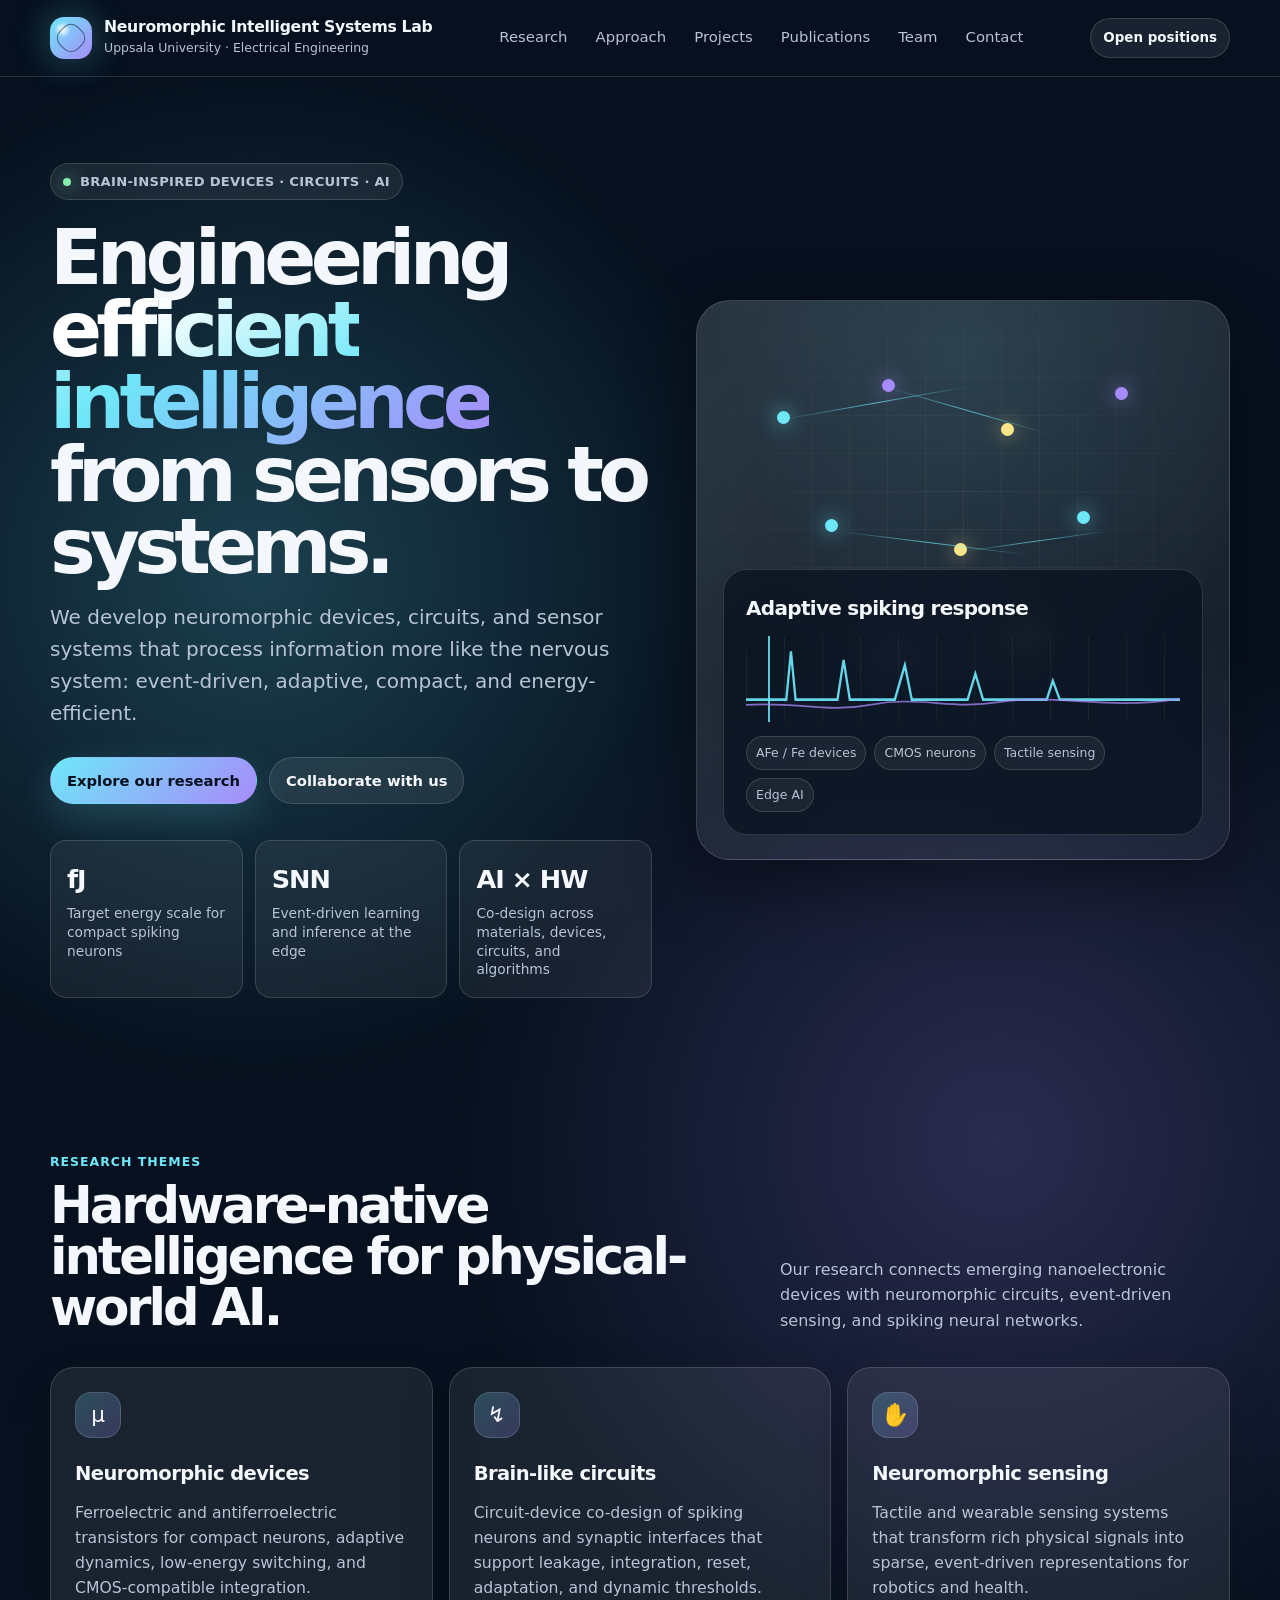
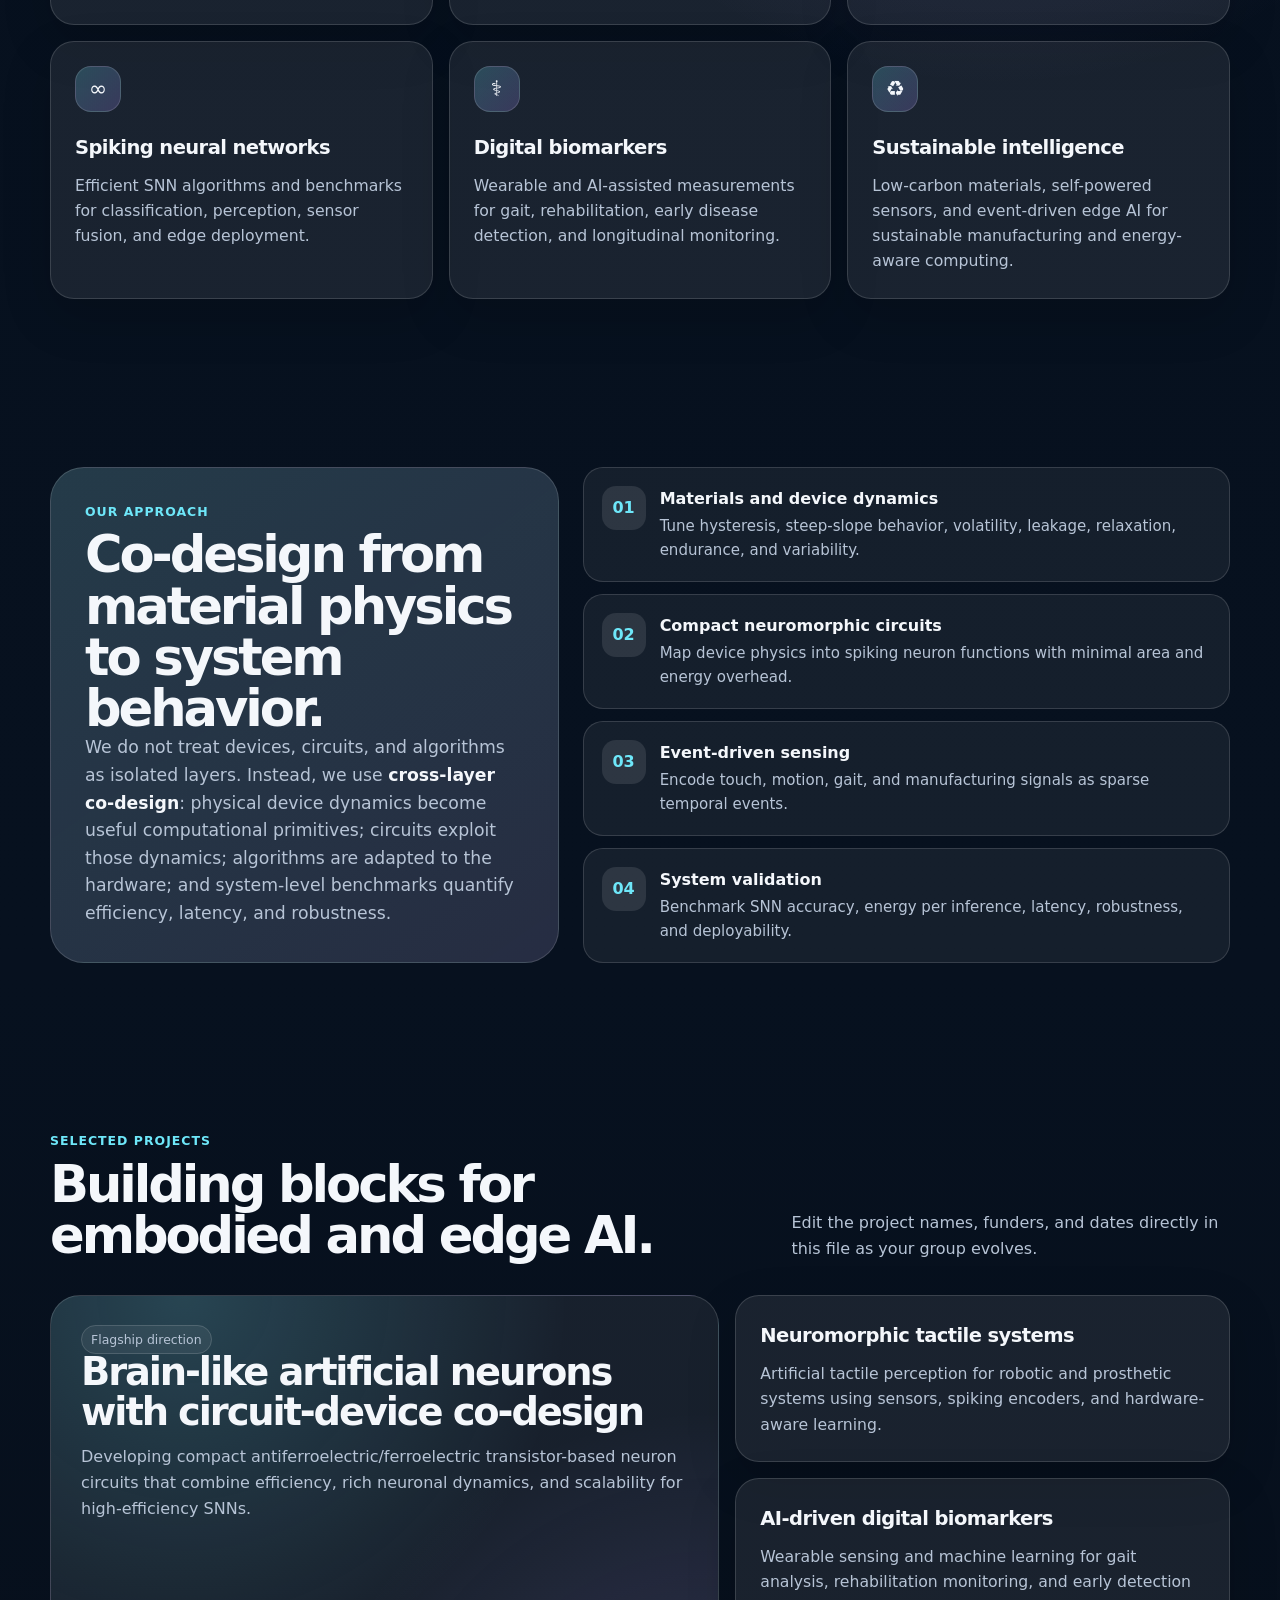
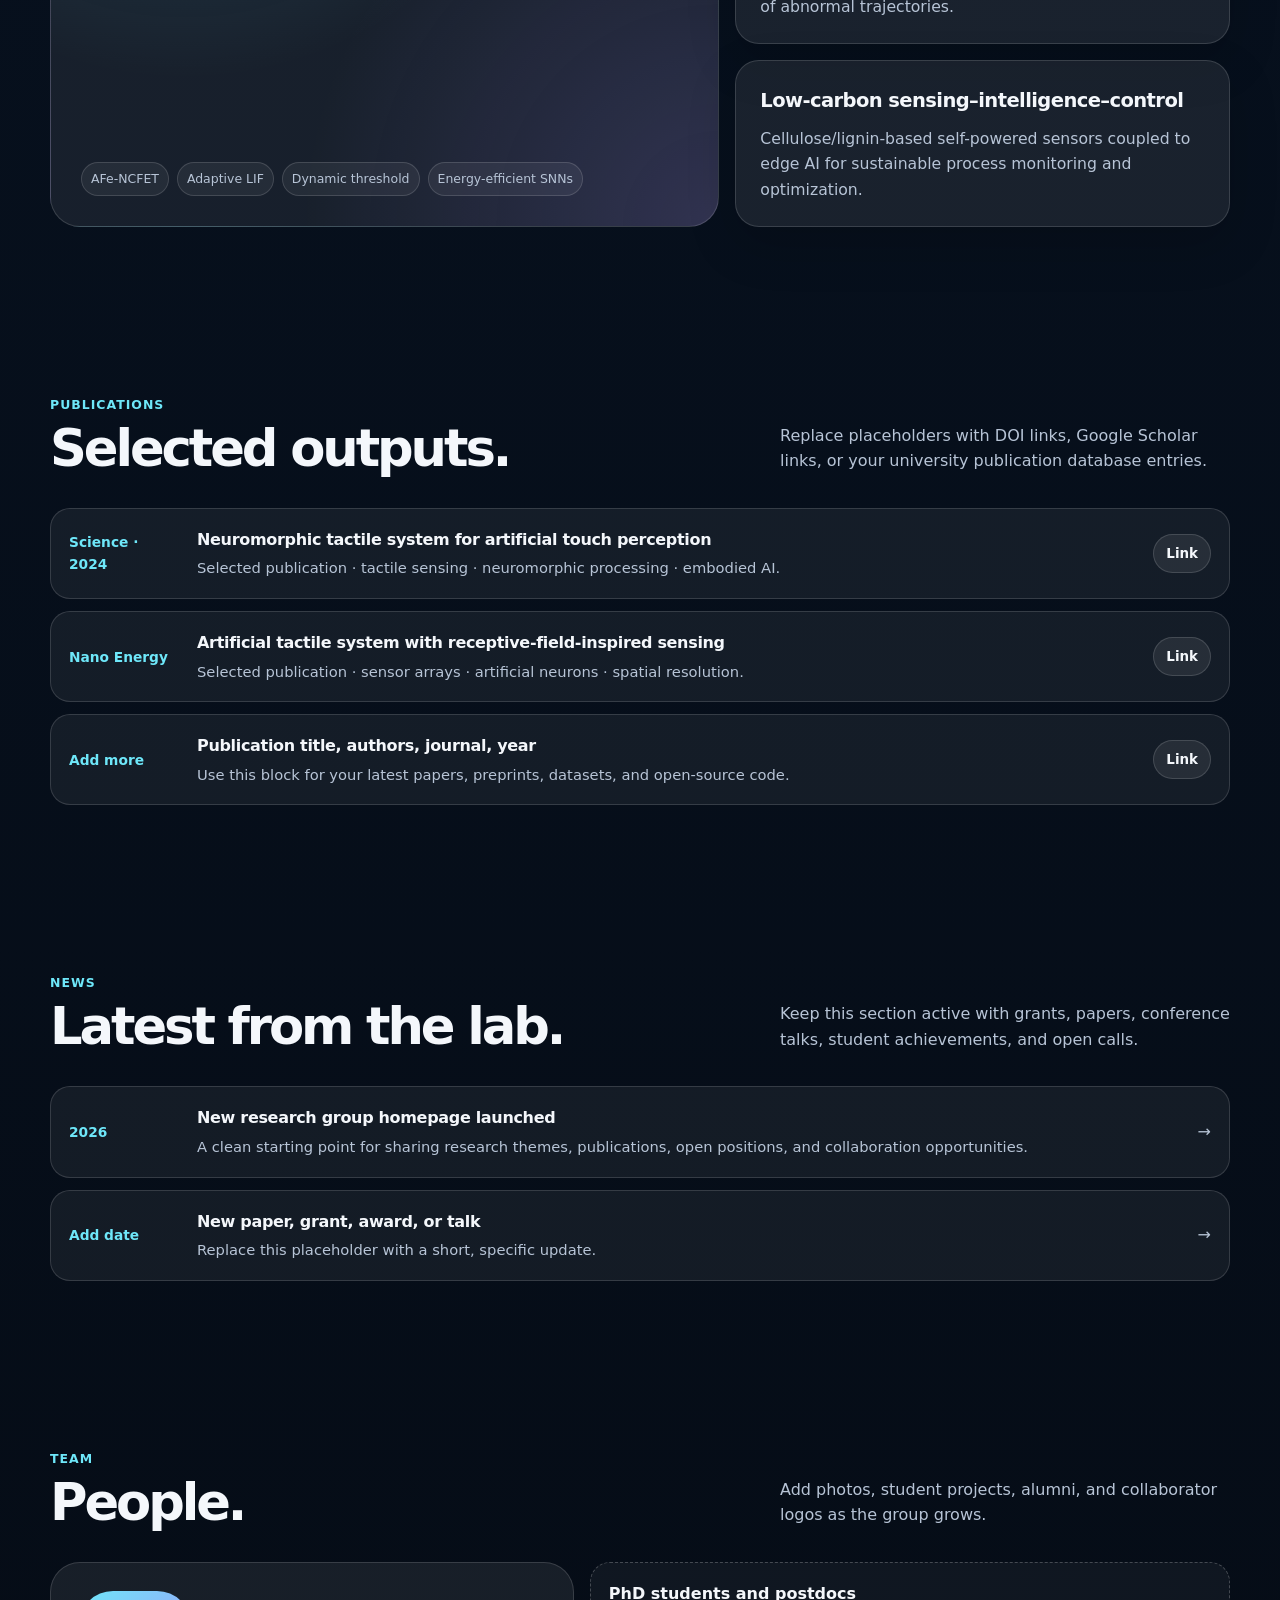
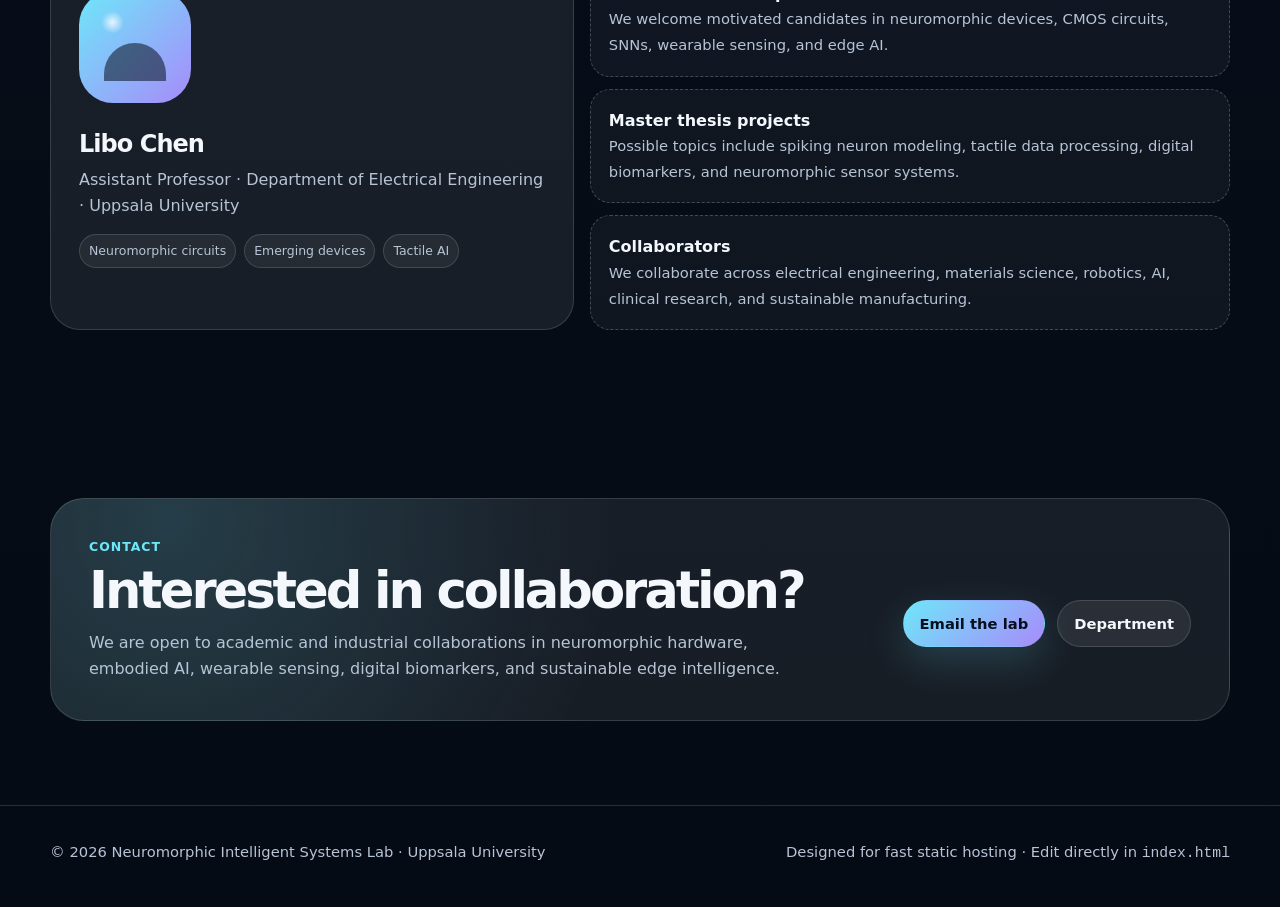
==== index.html @ d5cac636 "Add files via upload" ====
<!DOCTYPE html>
<html lang="en">
<head>
  <meta charset="utf-8" />
  <meta name="viewport" content="width=device-width, initial-scale=1" />
  <meta name="description" content="Neuromorphic Intelligent Systems Lab at Uppsala University: brain-inspired devices, circuits, sensors, and edge AI." />
  <title>Neuromorphic Intelligent Systems Lab | Uppsala University</title>
  <style>
    :root {
      --bg: #07111f;
      --bg-soft: #0d1b2e;
      --panel: rgba(255,255,255,0.078);
      --panel-strong: rgba(255,255,255,0.12);
      --text: #f4f7fb;
      --muted: #b7c4d6;
      --line: rgba(255,255,255,0.14);
      --accent: #6ee7f9;
      --accent-2: #a78bfa;
      --accent-3: #7dd3fc;
      --success: #86efac;
      --warning: #fde68a;
      --shadow: 0 24px 70px rgba(0,0,0,0.38);
      --max: 1180px;
      --radius: 24px;
      --radius-sm: 16px;
      --font: Inter, ui-sans-serif, system-ui, -apple-system, BlinkMacSystemFont, "Segoe UI", sans-serif;
    }

    * { box-sizing: border-box; }
    html { scroll-behavior: smooth; }
    body {
      margin: 0;
      font-family: var(--font);
      background:
        radial-gradient(circle at 20% 10%, rgba(103, 232, 249, 0.22), transparent 32rem),
        radial-gradient(circle at 78% 20%, rgba(167, 139, 250, 0.22), transparent 34rem),
        linear-gradient(180deg, #06101e 0%, #07111f 45%, #050b14 100%);
      color: var(--text);
      line-height: 1.6;
    }

    a { color: inherit; text-decoration: none; }
    img { max-width: 100%; display: block; }

    .container {
      width: min(calc(100% - 40px), var(--max));
      margin: 0 auto;
    }

    .skip {
      position: absolute;
      left: -999px;
      top: 16px;
      padding: 10px 14px;
      background: white;
      color: #07111f;
      border-radius: 10px;
      z-index: 999;
    }
    .skip:focus { left: 16px; }

    header {
      position: sticky;
      top: 0;
      z-index: 50;
      backdrop-filter: blur(18px);
      background: rgba(7, 17, 31, 0.78);
      border-bottom: 1px solid var(--line);
    }

    .nav {
      min-height: 76px;
      display: flex;
      align-items: center;
      justify-content: space-between;
      gap: 24px;
    }

    .brand {
      display: flex;
      align-items: center;
      gap: 12px;
      min-width: 250px;
    }

    .brand-mark {
      width: 42px;
      height: 42px;
      border-radius: 14px;
      background:
        radial-gradient(circle at 30% 30%, white, transparent 20%),
        linear-gradient(135deg, var(--accent), var(--accent-2));
      box-shadow: 0 0 36px rgba(110,231,249,0.35);
      position: relative;
      overflow: hidden;
    }
    .brand-mark::after {
      content: "";
      position: absolute;
      inset: 8px;
      border: 1.5px solid rgba(7,17,31,0.55);
      border-radius: 10px;
      transform: rotate(45deg);
    }

    .brand-text strong {
      display: block;
      font-size: 0.98rem;
      letter-spacing: -0.02em;
      line-height: 1.1;
    }
    .brand-text span {
      display: block;
      color: var(--muted);
      font-size: 0.78rem;
      margin-top: 3px;
    }

    .menu {
      display: flex;
      align-items: center;
      gap: 4px;
      color: var(--muted);
      font-size: 0.93rem;
    }
    .menu a {
      padding: 9px 12px;
      border-radius: 999px;
    }
    .menu a:hover {
      background: rgba(255,255,255,0.08);
      color: var(--text);
    }

    .nav-actions {
      display: flex;
      align-items: center;
      gap: 10px;
    }

    .btn {
      display: inline-flex;
      align-items: center;
      justify-content: center;
      gap: 8px;
      padding: 11px 16px;
      border-radius: 999px;
      border: 1px solid var(--line);
      background: rgba(255,255,255,0.08);
      color: var(--text);
      font-weight: 700;
      font-size: 0.92rem;
      transition: transform .2s ease, background .2s ease, border-color .2s ease;
      cursor: pointer;
    }
    .btn:hover {
      transform: translateY(-1px);
      background: rgba(255,255,255,0.13);
      border-color: rgba(255,255,255,0.24);
    }
    .btn.primary {
      background: linear-gradient(135deg, var(--accent), var(--accent-2));
      color: #06101e;
      border-color: transparent;
      box-shadow: 0 14px 38px rgba(110,231,249,0.18);
    }
    .btn.small {
      padding: 8px 12px;
      font-size: 0.84rem;
    }

    .mobile-toggle {
      display: none;
      width: 43px;
      height: 43px;
      border-radius: 14px;
      border: 1px solid var(--line);
      background: rgba(255,255,255,0.08);
      color: var(--text);
    }

    main { overflow: hidden; }

    .hero {
      padding: 86px 0 70px;
      position: relative;
    }

    .hero-grid {
      display: grid;
      grid-template-columns: minmax(0, 1.06fr) minmax(360px, 0.94fr);
      gap: 44px;
      align-items: center;
    }

    .eyebrow {
      display: inline-flex;
      align-items: center;
      gap: 9px;
      padding: 7px 12px;
      border-radius: 999px;
      border: 1px solid var(--line);
      background: rgba(255,255,255,0.065);
      color: var(--muted);
      font-weight: 700;
      font-size: 0.82rem;
      letter-spacing: .02em;
      text-transform: uppercase;
    }
    .eyebrow::before {
      content: "";
      width: 8px;
      height: 8px;
      background: var(--success);
      border-radius: 999px;
      box-shadow: 0 0 18px var(--success);
    }

    h1 {
      margin: 22px 0 18px;
      font-size: clamp(2.7rem, 6vw, 5.9rem);
      line-height: .94;
      letter-spacing: -0.075em;
    }
    .gradient-text {
      background: linear-gradient(135deg, #ffffff 15%, var(--accent) 48%, var(--accent-2));
      -webkit-background-clip: text;
      color: transparent;
    }

    .hero p {
      color: var(--muted);
      font-size: clamp(1.05rem, 2vw, 1.25rem);
      max-width: 710px;
      margin: 0 0 28px;
    }

    .hero-actions {
      display: flex;
      flex-wrap: wrap;
      gap: 12px;
      align-items: center;
      margin-top: 28px;
    }

    .hero-stats {
      display: grid;
      grid-template-columns: repeat(3, 1fr);
      gap: 12px;
      margin-top: 36px;
      max-width: 760px;
    }
    .stat {
      padding: 18px 16px;
      border: 1px solid var(--line);
      border-radius: var(--radius-sm);
      background: rgba(255,255,255,0.06);
    }
    .stat strong {
      display: block;
      font-size: 1.6rem;
      letter-spacing: -0.04em;
    }
    .stat span {
      display: block;
      color: var(--muted);
      font-size: .86rem;
      line-height: 1.35;
      margin-top: 4px;
    }

    .hero-card {
      position: relative;
      border-radius: 34px;
      border: 1px solid var(--line);
      background:
        linear-gradient(145deg, rgba(255,255,255,0.13), rgba(255,255,255,0.05)),
        radial-gradient(circle at 50% 10%, rgba(110,231,249,0.12), transparent 22rem);
      min-height: 560px;
      box-shadow: var(--shadow);
      overflow: hidden;
      isolation: isolate;
    }

    .chip-canvas {
      position: absolute;
      inset: 0;
      background:
        linear-gradient(rgba(255,255,255,0.055) 1px, transparent 1px),
        linear-gradient(90deg, rgba(255,255,255,0.055) 1px, transparent 1px);
      background-size: 38px 38px;
      mask-image: radial-gradient(circle at 50% 40%, black 0%, transparent 77%);
    }

    .neuron-map {
      position: absolute;
      inset: 38px 28px 120px;
    }

    .node {
      position: absolute;
      width: 13px;
      height: 13px;
      border-radius: 999px;
      background: var(--accent);
      box-shadow: 0 0 20px rgba(110,231,249,.8);
      animation: pulse 3.6s ease-in-out infinite;
    }
    .node:nth-child(2n) { background: var(--accent-2); box-shadow: 0 0 20px rgba(167,139,250,.8); animation-delay: .8s; }
    .node:nth-child(3n) { background: var(--warning); box-shadow: 0 0 20px rgba(253,230,138,.65); animation-delay: 1.3s; }

    @keyframes pulse {
      0%, 100% { transform: scale(1); opacity: .78; }
      50% { transform: scale(1.45); opacity: 1; }
    }

    .trace {
      position: absolute;
      height: 1px;
      transform-origin: left center;
      background: linear-gradient(90deg, rgba(110,231,249,0), rgba(110,231,249,.72), rgba(167,139,250,0));
      animation: flow 4s ease-in-out infinite;
    }
    @keyframes flow {
      0%, 100% { opacity: .16; filter: blur(0); }
      50% { opacity: .78; filter: blur(.3px); }
    }

    .device-panel {
      position: absolute;
      left: 26px;
      right: 26px;
      bottom: 24px;
      border-radius: 24px;
      border: 1px solid var(--line);
      background: rgba(7,17,31,0.72);
      backdrop-filter: blur(18px);
      padding: 22px;
    }
    .device-panel h3 {
      margin: 0 0 12px;
      letter-spacing: -0.035em;
      font-size: 1.25rem;
    }
    .signal {
      height: 86px;
      border-radius: 18px;
      background:
        linear-gradient(90deg, transparent 0 5%, rgba(110,231,249,.85) 5% 5.6%, transparent 5.6% 10%),
        repeating-linear-gradient(90deg, rgba(255,255,255,0.05) 0 1px, transparent 1px 38px);
      position: relative;
      overflow: hidden;
    }
    .signal svg {
      position: absolute;
      inset: 0;
      width: 100%;
      height: 100%;
    }
    .tags {
      display: flex;
      flex-wrap: wrap;
      gap: 8px;
      margin-top: 14px;
    }
    .tag {
      font-size: .78rem;
      color: var(--muted);
      padding: 6px 9px;
      border: 1px solid var(--line);
      border-radius: 999px;
      background: rgba(255,255,255,0.06);
    }

    section {
      padding: 84px 0;
      position: relative;
    }
    .section-head {
      display: flex;
      justify-content: space-between;
      gap: 30px;
      align-items: flex-end;
      margin-bottom: 34px;
    }
    .section-kicker {
      color: var(--accent);
      font-weight: 800;
      letter-spacing: .08em;
      font-size: .78rem;
      text-transform: uppercase;
      margin-bottom: 8px;
    }
    h2 {
      margin: 0;
      font-size: clamp(2rem, 4vw, 3.5rem);
      line-height: 1;
      letter-spacing: -0.06em;
    }
    .section-head p {
      margin: 0;
      max-width: 450px;
      color: var(--muted);
    }

    .cards {
      display: grid;
      grid-template-columns: repeat(3, 1fr);
      gap: 16px;
    }

    .card {
      border: 1px solid var(--line);
      background: var(--panel);
      border-radius: var(--radius);
      padding: 24px;
      box-shadow: 0 18px 50px rgba(0,0,0,0.16);
    }
    .card:hover { background: var(--panel-strong); }
    .icon {
      width: 46px;
      height: 46px;
      border-radius: 16px;
      display: grid;
      place-items: center;
      margin-bottom: 20px;
      background: linear-gradient(135deg, rgba(110,231,249,.22), rgba(167,139,250,.22));
      border: 1px solid var(--line);
      font-size: 1.35rem;
    }
    .card h3 {
      margin: 0 0 10px;
      font-size: 1.22rem;
      letter-spacing: -0.03em;
    }
    .card p {
      margin: 0;
      color: var(--muted);
      font-size: .98rem;
    }

    .split {
      display: grid;
      grid-template-columns: .88fr 1.12fr;
      gap: 24px;
      align-items: stretch;
    }

    .mission {
      border-radius: 34px;
      padding: 34px;
      background:
        linear-gradient(145deg, rgba(110,231,249,0.12), rgba(167,139,250,0.09)),
        var(--panel);
      border: 1px solid var(--line);
    }
    .mission p {
      margin: 0;
      color: var(--muted);
      font-size: 1.08rem;
    }
    .mission strong { color: var(--text); }

    .pipeline {
      display: grid;
      gap: 12px;
    }
    .step {
      display: grid;
      grid-template-columns: 44px 1fr;
      gap: 14px;
      padding: 18px;
      border: 1px solid var(--line);
      border-radius: 20px;
      background: rgba(255,255,255,0.06);
    }
    .step-no {
      width: 44px;
      height: 44px;
      display: grid;
      place-items: center;
      border-radius: 14px;
      background: rgba(255,255,255,0.1);
      color: var(--accent);
      font-weight: 900;
    }
    .step h3 {
      margin: 0 0 3px;
      font-size: 1rem;
    }
    .step p {
      margin: 0;
      color: var(--muted);
      font-size: .94rem;
    }

    .project-grid {
      display: grid;
      grid-template-columns: 1.15fr .85fr;
      gap: 16px;
    }
    .project-feature {
      min-height: 360px;
      padding: 30px;
      border-radius: 30px;
      border: 1px solid var(--line);
      background:
        radial-gradient(circle at 20% 0%, rgba(110,231,249,.18), transparent 24rem),
        radial-gradient(circle at 100% 100%, rgba(167,139,250,.18), transparent 26rem),
        rgba(255,255,255,0.07);
      display: flex;
      flex-direction: column;
      justify-content: space-between;
    }
    .project-feature h3 {
      margin: 0 0 12px;
      font-size: clamp(1.6rem, 3vw, 2.5rem);
      line-height: 1.05;
      letter-spacing: -0.055em;
    }
    .project-feature p {
      color: var(--muted);
      max-width: 620px;
      margin: 0;
    }
    .project-list {
      display: grid;
      gap: 16px;
    }

    .news-list, .pub-list {
      display: grid;
      gap: 12px;
    }
    .news-item, .pub-item {
      display: grid;
      grid-template-columns: 112px 1fr auto;
      gap: 16px;
      align-items: center;
      padding: 18px;
      border: 1px solid var(--line);
      border-radius: 20px;
      background: rgba(255,255,255,0.06);
    }
    .date, .journal {
      color: var(--accent);
      font-weight: 800;
      font-size: .86rem;
    }
    .news-item h3, .pub-item h3 {
      margin: 0;
      font-size: 1rem;
      letter-spacing: -0.02em;
    }
    .news-item p, .pub-item p {
      margin: 4px 0 0;
      color: var(--muted);
      font-size: .92rem;
    }
    .arrow { color: var(--muted); }

    .team {
      display: grid;
      grid-template-columns: .9fr 1.1fr;
      gap: 16px;
    }

    .profile {
      border-radius: 30px;
      border: 1px solid var(--line);
      background: rgba(255,255,255,0.075);
      padding: 28px;
    }
    .avatar {
      width: 112px;
      height: 112px;
      border-radius: 34px;
      background:
        radial-gradient(circle at 30% 28%, rgba(255,255,255,.8), transparent 10%),
        linear-gradient(135deg, var(--accent), var(--accent-2));
      margin-bottom: 22px;
      position: relative;
      overflow: hidden;
    }
    .avatar::after {
      content: "";
      position: absolute;
      left: 25px;
      right: 25px;
      bottom: 22px;
      height: 38px;
      border-radius: 999px 999px 0 0;
      background: rgba(7,17,31,.55);
    }
    .profile h3 {
      margin: 0 0 4px;
      font-size: 1.5rem;
      letter-spacing: -0.04em;
    }
    .profile p {
      margin: 0 0 16px;
      color: var(--muted);
    }
    .positions {
      display: grid;
      gap: 12px;
    }
    .position {
      padding: 18px;
      border-radius: 20px;
      border: 1px dashed rgba(255,255,255,0.22);
      background: rgba(255,255,255,0.045);
    }
    .position strong { display: block; }
    .position span {
      color: var(--muted);
      font-size: .92rem;
    }

    .contact {
      border-radius: 34px;
      border: 1px solid var(--line);
      background:
        radial-gradient(circle at 10% 10%, rgba(110,231,249,.16), transparent 28rem),
        rgba(255,255,255,0.075);
      padding: 38px;
      display: grid;
      grid-template-columns: 1fr auto;
      gap: 30px;
      align-items: center;
    }
    .contact h2 { margin-bottom: 14px; }
    .contact p {
      margin: 0;
      color: var(--muted);
      max-width: 720px;
    }

    footer {
      padding: 34px 0 44px;
      border-top: 1px solid var(--line);
      color: var(--muted);
    }
    .footer-inner {
      display: flex;
      justify-content: space-between;
      gap: 20px;
      flex-wrap: wrap;
      font-size: .92rem;
    }

    @media (max-width: 960px) {
      .hero-grid,
      .split,
      .project-grid,
      .team,
      .contact {
        grid-template-columns: 1fr;
      }
      .hero-card { min-height: 470px; }
      .cards { grid-template-columns: 1fr 1fr; }
      .section-head { display: block; }
      .section-head p { margin-top: 14px; }
      .menu {
        position: fixed;
        top: 76px;
        left: 20px;
        right: 20px;
        display: none;
        flex-direction: column;
        align-items: stretch;
        padding: 14px;
        border-radius: 20px;
        border: 1px solid var(--line);
        background: rgba(7,17,31,0.95);
        box-shadow: var(--shadow);
      }
      .menu.open { display: flex; }
      .menu a { padding: 12px 14px; }
      .mobile-toggle { display: block; }
      .nav-actions .btn { display: none; }
    }

    @media (max-width: 680px) {
      .container { width: min(calc(100% - 28px), var(--max)); }
      .brand { min-width: auto; }
      .brand-text span { display: none; }
      .hero { padding-top: 58px; }
      .hero-stats, .cards { grid-template-columns: 1fr; }
      .hero-card { min-height: 430px; border-radius: 26px; }
      .device-panel { left: 14px; right: 14px; bottom: 14px; }
      section { padding: 62px 0; }
      .news-item, .pub-item {
        grid-template-columns: 1fr;
        align-items: start;
      }
      .arrow { display: none; }
      .contact { padding: 26px; }
    }
  </style>
</head>
<body>
  <a class="skip" href="#main">Skip to content</a>

  <header>
    <div class="container nav">
      <a class="brand" href="#top" aria-label="Homepage">
        <div class="brand-mark" aria-hidden="true"></div>
        <div class="brand-text">
          <strong>Neuromorphic Intelligent Systems Lab</strong>
          <span>Uppsala University · Electrical Engineering</span>
        </div>
      </a>

      <nav class="menu" id="menu" aria-label="Main navigation">
        <a href="#research">Research</a>
        <a href="#approach">Approach</a>
        <a href="#projects">Projects</a>
        <a href="#publications">Publications</a>
        <a href="#team">Team</a>
        <a href="#contact">Contact</a>
      </nav>

      <div class="nav-actions">
        <a class="btn small" href="#openings">Open positions</a>
        <button class="mobile-toggle" id="mobileToggle" aria-label="Open navigation" aria-expanded="false">☰</button>
      </div>
    </div>
  </header>

  <main id="main">
    <section class="hero" id="top">
      <div class="container hero-grid">
        <div>
          <div class="eyebrow">Brain-inspired devices · circuits · AI</div>
          <h1>Engineering <span class="gradient-text">efficient intelligence</span> from sensors to systems.</h1>
          <p>
            We develop neuromorphic devices, circuits, and sensor systems that process information more like the nervous system:
            event-driven, adaptive, compact, and energy-efficient.
          </p>

          <div class="hero-actions">
            <a class="btn primary" href="#research">Explore our research</a>
            <a class="btn" href="#contact">Collaborate with us</a>
          </div>

          <div class="hero-stats" aria-label="Research highlights">
            <div class="stat">
              <strong>fJ</strong>
              <span>Target energy scale for compact spiking neurons</span>
            </div>
            <div class="stat">
              <strong>SNN</strong>
              <span>Event-driven learning and inference at the edge</span>
            </div>
            <div class="stat">
              <strong>AI × HW</strong>
              <span>Co-design across materials, devices, circuits, and algorithms</span>
            </div>
          </div>
        </div>

        <div class="hero-card" aria-label="Abstract neuromorphic system visualization">
          <div class="chip-canvas"></div>
          <div class="neuron-map">
            <span class="node" style="left: 11%; top: 18%"></span>
            <span class="node" style="left: 33%; top: 10%"></span>
            <span class="node" style="left: 58%; top: 21%"></span>
            <span class="node" style="left: 82%; top: 12%"></span>
            <span class="node" style="left: 21%; top: 45%"></span>
            <span class="node" style="left: 48%; top: 51%"></span>
            <span class="node" style="left: 74%; top: 43%"></span>
            <span class="node" style="left: 34%; top: 78%"></span>
            <span class="node" style="left: 62%; top: 73%"></span>
            <span class="trace" style="left: 12%; top: 20%; width: 190px; transform: rotate(-10deg);"></span>
            <span class="trace" style="left: 34%; top: 12%; width: 170px; transform: rotate(16deg);"></span>
            <span class="trace" style="left: 24%; top: 48%; width: 190px; transform: rotate(7deg);"></span>
            <span class="trace" style="left: 50%; top: 53%; width: 150px; transform: rotate(-8deg);"></span>
            <span class="trace" style="left: 36%; top: 80%; width: 160px; transform: rotate(-5deg);"></span>
          </div>

          <div class="device-panel">
            <h3>Adaptive spiking response</h3>
            <div class="signal" aria-hidden="true">
              <svg viewBox="0 0 560 100" preserveAspectRatio="none">
                <path d="M0,74 L52,74 L58,18 L64,74 L118,74 L126,28 L134,74 L192,74 L205,34 L214,74 L286,74 L296,44 L306,74 L388,74 L396,52 L405,74 L560,74"
                  fill="none" stroke="rgba(110,231,249,0.92)" stroke-width="3" />
                <path d="M0,80 C70,76 100,90 160,80 C225,69 262,86 326,77 C405,66 460,87 560,73"
                  fill="none" stroke="rgba(167,139,250,0.75)" stroke-width="2" />
              </svg>
            </div>
            <div class="tags">
              <span class="tag">AFe / Fe devices</span>
              <span class="tag">CMOS neurons</span>
              <span class="tag">Tactile sensing</span>
              <span class="tag">Edge AI</span>
            </div>
          </div>
        </div>
      </div>
    </section>

    <section id="research">
      <div class="container">
        <div class="section-head">
          <div>
            <div class="section-kicker">Research themes</div>
            <h2>Hardware-native intelligence for physical-world AI.</h2>
          </div>
          <p>
            Our research connects emerging nanoelectronic devices with neuromorphic circuits, event-driven sensing, and spiking neural networks.
          </p>
        </div>

        <div class="cards">
          <article class="card">
            <div class="icon">µ</div>
            <h3>Neuromorphic devices</h3>
            <p>
              Ferroelectric and antiferroelectric transistors for compact neurons, adaptive dynamics, low-energy switching, and CMOS-compatible integration.
            </p>
          </article>
          <article class="card">
            <div class="icon">↯</div>
            <h3>Brain-like circuits</h3>
            <p>
              Circuit-device co-design of spiking neurons and synaptic interfaces that support leakage, integration, reset, adaptation, and dynamic thresholds.
            </p>
          </article>
          <article class="card">
            <div class="icon">✋</div>
            <h3>Neuromorphic sensing</h3>
            <p>
              Tactile and wearable sensing systems that transform rich physical signals into sparse, event-driven representations for robotics and health.
            </p>
          </article>
          <article class="card">
            <div class="icon">∞</div>
            <h3>Spiking neural networks</h3>
            <p>
              Efficient SNN algorithms and benchmarks for classification, perception, sensor fusion, and edge deployment.
            </p>
          </article>
          <article class="card">
            <div class="icon">⚕</div>
            <h3>Digital biomarkers</h3>
            <p>
              Wearable and AI-assisted measurements for gait, rehabilitation, early disease detection, and longitudinal monitoring.
            </p>
          </article>
          <article class="card">
            <div class="icon">♻</div>
            <h3>Sustainable intelligence</h3>
            <p>
              Low-carbon materials, self-powered sensors, and event-driven edge AI for sustainable manufacturing and energy-aware computing.
            </p>
          </article>
        </div>
      </div>
    </section>

    <section id="approach">
      <div class="container split">
        <div class="mission">
          <div class="section-kicker">Our approach</div>
          <h2>Co-design from material physics to system behavior.</h2>
          <p>
            We do not treat devices, circuits, and algorithms as isolated layers. Instead, we use <strong>cross-layer co-design</strong>:
            physical device dynamics become useful computational primitives; circuits exploit those dynamics; algorithms are adapted to the hardware; and system-level benchmarks quantify efficiency, latency, and robustness.
          </p>
        </div>

        <div class="pipeline">
          <div class="step">
            <div class="step-no">01</div>
            <div>
              <h3>Materials and device dynamics</h3>
              <p>Tune hysteresis, steep-slope behavior, volatility, leakage, relaxation, endurance, and variability.</p>
            </div>
          </div>
          <div class="step">
            <div class="step-no">02</div>
            <div>
              <h3>Compact neuromorphic circuits</h3>
              <p>Map device physics into spiking neuron functions with minimal area and energy overhead.</p>
            </div>
          </div>
          <div class="step">
            <div class="step-no">03</div>
            <div>
              <h3>Event-driven sensing</h3>
              <p>Encode touch, motion, gait, and manufacturing signals as sparse temporal events.</p>
            </div>
          </div>
          <div class="step">
            <div class="step-no">04</div>
            <div>
              <h3>System validation</h3>
              <p>Benchmark SNN accuracy, energy per inference, latency, robustness, and deployability.</p>
            </div>
          </div>
        </div>
      </div>
    </section>

    <section id="projects">
      <div class="container">
        <div class="section-head">
          <div>
            <div class="section-kicker">Selected projects</div>
            <h2>Building blocks for embodied and edge AI.</h2>
          </div>
          <p>Edit the project names, funders, and dates directly in this file as your group evolves.</p>
        </div>

        <div class="project-grid">
          <article class="project-feature">
            <div>
              <span class="tag">Flagship direction</span>
              <h3>Brain-like artificial neurons with circuit-device co-design</h3>
              <p>
                Developing compact antiferroelectric/ferroelectric transistor-based neuron circuits that combine efficiency, rich neuronal dynamics, and scalability for high-efficiency SNNs.
              </p>
            </div>
            <div class="tags">
              <span class="tag">AFe-NCFET</span>
              <span class="tag">Adaptive LIF</span>
              <span class="tag">Dynamic threshold</span>
              <span class="tag">Energy-efficient SNNs</span>
            </div>
          </article>

          <div class="project-list">
            <article class="card">
              <h3>Neuromorphic tactile systems</h3>
              <p>Artificial tactile perception for robotic and prosthetic systems using sensors, spiking encoders, and hardware-aware learning.</p>
            </article>
            <article class="card">
              <h3>AI-driven digital biomarkers</h3>
              <p>Wearable sensing and machine learning for gait analysis, rehabilitation monitoring, and early detection of abnormal trajectories.</p>
            </article>
            <article class="card">
              <h3>Low-carbon sensing–intelligence–control</h3>
              <p>Cellulose/lignin-based self-powered sensors coupled to edge AI for sustainable process monitoring and optimization.</p>
            </article>
          </div>
        </div>
      </div>
    </section>

    <section id="publications">
      <div class="container">
        <div class="section-head">
          <div>
            <div class="section-kicker">Publications</div>
            <h2>Selected outputs.</h2>
          </div>
          <p>Replace placeholders with DOI links, Google Scholar links, or your university publication database entries.</p>
        </div>

        <div class="pub-list">
          <article class="pub-item">
            <div class="journal">Science · 2024</div>
            <div>
              <h3>Neuromorphic tactile system for artificial touch perception</h3>
              <p>Selected publication · tactile sensing · neuromorphic processing · embodied AI.</p>
            </div>
            <a class="btn small" href="#" aria-label="Publication link">Link</a>
          </article>
          <article class="pub-item">
            <div class="journal">Nano Energy</div>
            <div>
              <h3>Artificial tactile system with receptive-field-inspired sensing</h3>
              <p>Selected publication · sensor arrays · artificial neurons · spatial resolution.</p>
            </div>
            <a class="btn small" href="#" aria-label="Publication link">Link</a>
          </article>
          <article class="pub-item">
            <div class="journal">Add more</div>
            <div>
              <h3>Publication title, authors, journal, year</h3>
              <p>Use this block for your latest papers, preprints, datasets, and open-source code.</p>
            </div>
            <a class="btn small" href="#" aria-label="Publication link">Link</a>
          </article>
        </div>
      </div>
    </section>

    <section id="news">
      <div class="container">
        <div class="section-head">
          <div>
            <div class="section-kicker">News</div>
            <h2>Latest from the lab.</h2>
          </div>
          <p>Keep this section active with grants, papers, conference talks, student achievements, and open calls.</p>
        </div>

        <div class="news-list">
          <article class="news-item">
            <div class="date">2026</div>
            <div>
              <h3>New research group homepage launched</h3>
              <p>A clean starting point for sharing research themes, publications, open positions, and collaboration opportunities.</p>
            </div>
            <span class="arrow">→</span>
          </article>
          <article class="news-item">
            <div class="date">Add date</div>
            <div>
              <h3>New paper, grant, award, or talk</h3>
              <p>Replace this placeholder with a short, specific update.</p>
            </div>
            <span class="arrow">→</span>
          </article>
        </div>
      </div>
    </section>

    <section id="team">
      <div class="container">
        <div class="section-head">
          <div>
            <div class="section-kicker">Team</div>
            <h2>People.</h2>
          </div>
          <p>Add photos, student projects, alumni, and collaborator logos as the group grows.</p>
        </div>

        <div class="team">
          <article class="profile">
            <div class="avatar" aria-hidden="true"></div>
            <h3>Libo Chen</h3>
            <p>Assistant Professor · Department of Electrical Engineering · Uppsala University</p>
            <div class="tags">
              <span class="tag">Neuromorphic circuits</span>
              <span class="tag">Emerging devices</span>
              <span class="tag">Tactile AI</span>
            </div>
          </article>

          <div class="positions" id="openings">
            <div class="position">
              <strong>PhD students and postdocs</strong>
              <span>We welcome motivated candidates in neuromorphic devices, CMOS circuits, SNNs, wearable sensing, and edge AI.</span>
            </div>
            <div class="position">
              <strong>Master thesis projects</strong>
              <span>Possible topics include spiking neuron modeling, tactile data processing, digital biomarkers, and neuromorphic sensor systems.</span>
            </div>
            <div class="position">
              <strong>Collaborators</strong>
              <span>We collaborate across electrical engineering, materials science, robotics, AI, clinical research, and sustainable manufacturing.</span>
            </div>
          </div>
        </div>
      </div>
    </section>

    <section id="contact">
      <div class="container contact">
        <div>
          <div class="section-kicker">Contact</div>
          <h2>Interested in collaboration?</h2>
          <p>
            We are open to academic and industrial collaborations in neuromorphic hardware, embodied AI, wearable sensing, digital biomarkers, and sustainable edge intelligence.
          </p>
        </div>
        <div class="hero-actions">
          <a class="btn primary" href="mailto:your.email@uu.se">Email the lab</a>
          <a class="btn" href="https://www.uu.se/en/department/electrical-engineering" target="_blank" rel="noopener">Department</a>
        </div>
      </div>
    </section>
  </main>

  <footer>
    <div class="container footer-inner">
      <div>© <span id="year"></span> Neuromorphic Intelligent Systems Lab · Uppsala University</div>
      <div>Designed for fast static hosting · Edit directly in <code>index.html</code></div>
    </div>
  </footer>

  <script>
    const toggle = document.getElementById('mobileToggle');
    const menu = document.getElementById('menu');

    toggle?.addEventListener('click', () => {
      const open = menu.classList.toggle('open');
      toggle.setAttribute('aria-expanded', String(open));
    });

    menu?.querySelectorAll('a').forEach(link => {
      link.addEventListener('click', () => {
        menu.classList.remove('open');
        toggle?.setAttribute('aria-expanded', 'false');
      });
    });

    document.getElementById('year').textContent = new Date().getFullYear();
  </script>
</body>
</html>
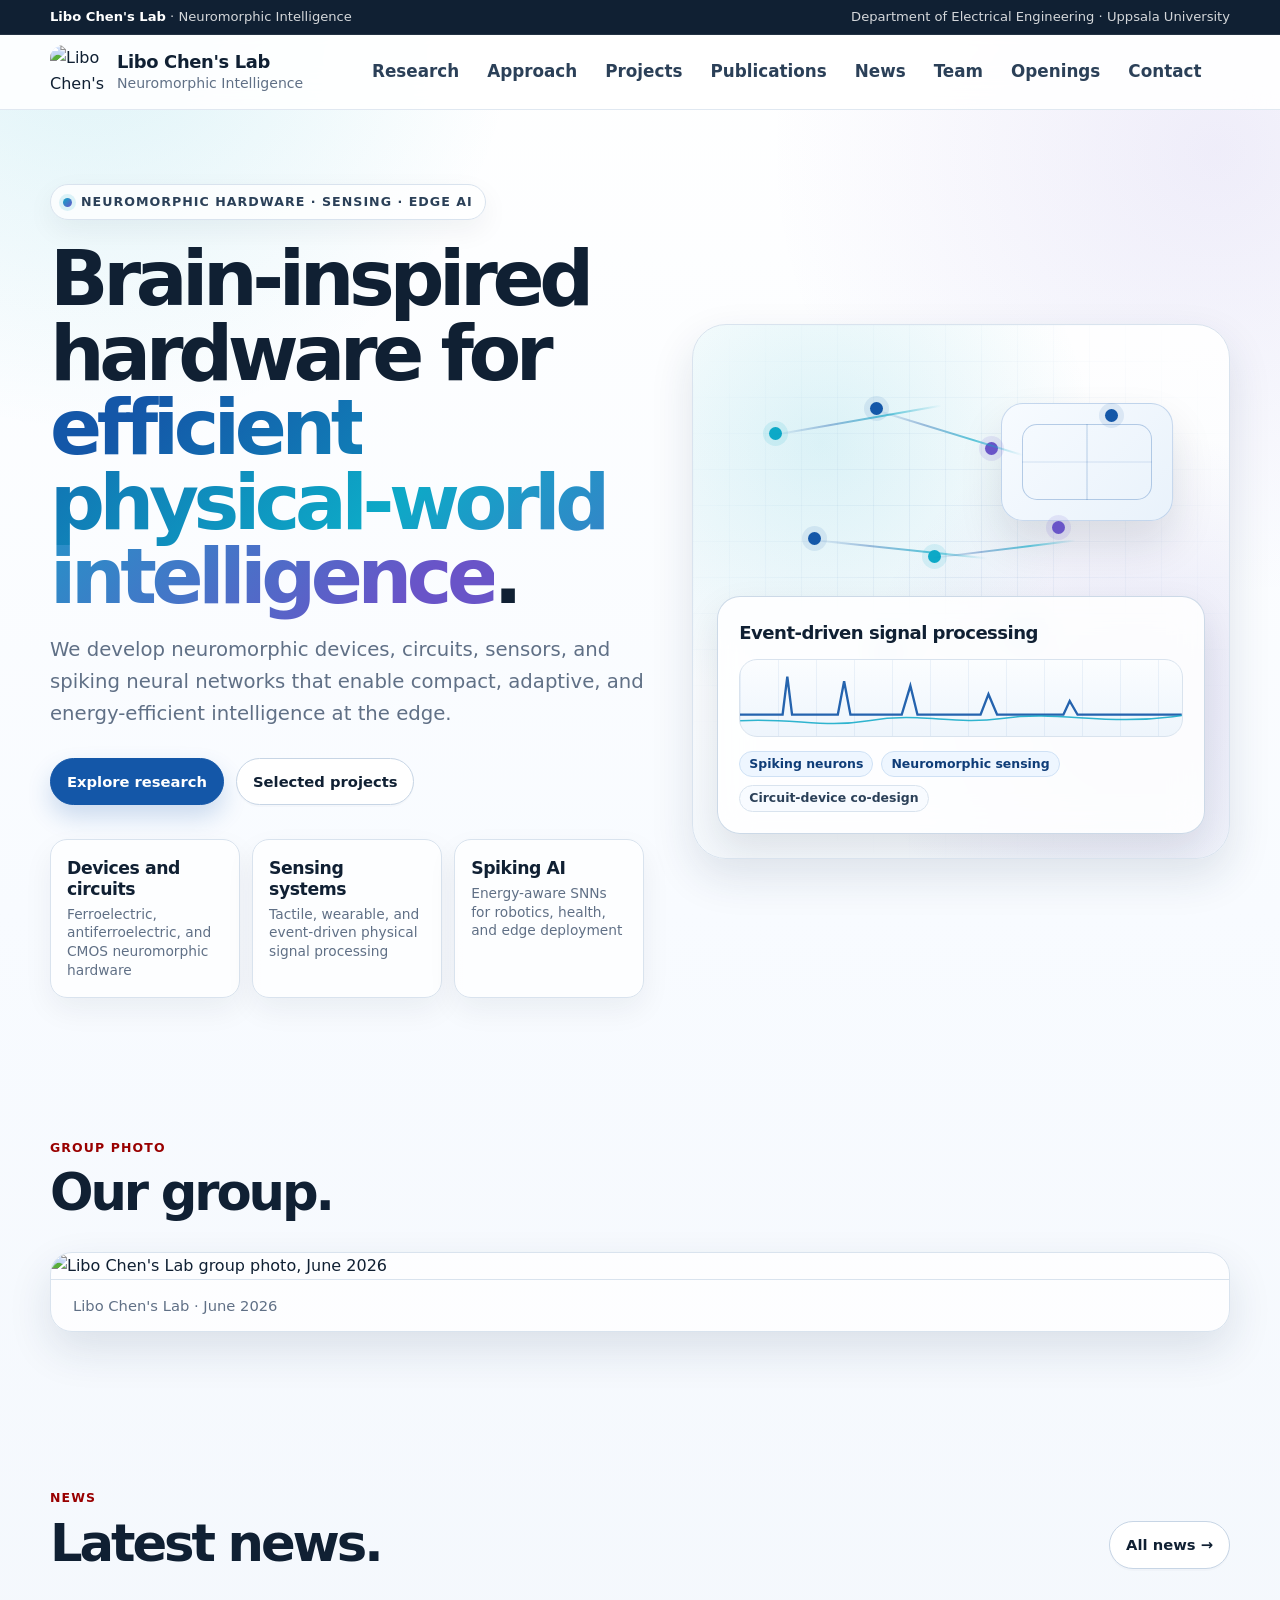
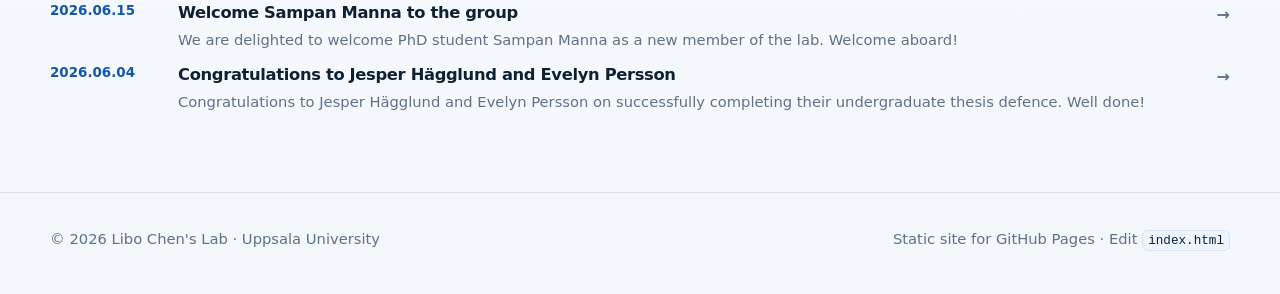
==== commit 6fcaca62: "Add files via upload" ====
--- a/index.html
+++ b/index.html
@@ -1,1075 +1,149 @@
-<!DOCTYPE html>
+﻿<!DOCTYPE html>
 <html lang="en">
 <head>
   <meta charset="utf-8" />
   <meta name="viewport" content="width=device-width, initial-scale=1" />
-  <meta name="description" content="Neuromorphic Intelligent Systems Lab at Uppsala University: brain-inspired devices, circuits, sensors, and edge AI." />
-  <title>Neuromorphic Intelligent Systems Lab | Uppsala University</title>
-  <style>
-    :root {
-      --bg: #07111f;
-      --bg-soft: #0d1b2e;
-      --panel: rgba(255,255,255,0.078);
-      --panel-strong: rgba(255,255,255,0.12);
-      --text: #f4f7fb;
-      --muted: #b7c4d6;
-      --line: rgba(255,255,255,0.14);
-      --accent: #6ee7f9;
-      --accent-2: #a78bfa;
-      --accent-3: #7dd3fc;
-      --success: #86efac;
-      --warning: #fde68a;
-      --shadow: 0 24px 70px rgba(0,0,0,0.38);
-      --max: 1180px;
-      --radius: 24px;
-      --radius-sm: 16px;
-      --font: Inter, ui-sans-serif, system-ui, -apple-system, BlinkMacSystemFont, "Segoe UI", sans-serif;
-    }
+  <meta name="description" content="Libo Chen's Lab at Uppsala University develops neuromorphic devices, circuits, sensing systems, spiking neural networks, and wearable digital technologies." />
+  <title>Libo Chen's Lab | Neuromorphic Intelligence</title>
+  <link rel="stylesheet" href="style.css" />
+</head>
 
-    * { box-sizing: border-box; }
-    html { scroll-behavior: smooth; }
-    body {
-      margin: 0;
-      font-family: var(--font);
-      background:
-        radial-gradient(circle at 20% 10%, rgba(103, 232, 249, 0.22), transparent 32rem),
-        radial-gradient(circle at 78% 20%, rgba(167, 139, 250, 0.22), transparent 34rem),
-        linear-gradient(180deg, #06101e 0%, #07111f 45%, #050b14 100%);
-      color: var(--text);
-      line-height: 1.6;
-    }
-
-    a { color: inherit; text-decoration: none; }
-    img { max-width: 100%; display: block; }
-
-    .container {
-      width: min(calc(100% - 40px), var(--max));
-      margin: 0 auto;
-    }
-
-    .skip {
-      position: absolute;
-      left: -999px;
-      top: 16px;
-      padding: 10px 14px;
-      background: white;
-      color: #07111f;
-      border-radius: 10px;
-      z-index: 999;
-    }
-    .skip:focus { left: 16px; }
-
-    header {
-      position: sticky;
-      top: 0;
-      z-index: 50;
-      backdrop-filter: blur(18px);
-      background: rgba(7, 17, 31, 0.78);
-      border-bottom: 1px solid var(--line);
-    }
-
-    .nav {
-      min-height: 76px;
-      display: flex;
-      align-items: center;
-      justify-content: space-between;
-      gap: 24px;
-    }
-
-    .brand {
-      display: flex;
-      align-items: center;
-      gap: 12px;
-      min-width: 250px;
-    }
-
-    .brand-mark {
-      width: 42px;
-      height: 42px;
-      border-radius: 14px;
-      background:
-        radial-gradient(circle at 30% 30%, white, transparent 20%),
-        linear-gradient(135deg, var(--accent), var(--accent-2));
-      box-shadow: 0 0 36px rgba(110,231,249,0.35);
-      position: relative;
-      overflow: hidden;
-    }
-    .brand-mark::after {
-      content: "";
-      position: absolute;
-      inset: 8px;
-      border: 1.5px solid rgba(7,17,31,0.55);
-      border-radius: 10px;
-      transform: rotate(45deg);
-    }
-
-    .brand-text strong {
-      display: block;
-      font-size: 0.98rem;
-      letter-spacing: -0.02em;
-      line-height: 1.1;
-    }
-    .brand-text span {
-      display: block;
-      color: var(--muted);
-      font-size: 0.78rem;
-      margin-top: 3px;
-    }
-
-    .menu {
-      display: flex;
-      align-items: center;
-      gap: 4px;
-      color: var(--muted);
-      font-size: 0.93rem;
-    }
-    .menu a {
-      padding: 9px 12px;
-      border-radius: 999px;
-    }
-    .menu a:hover {
-      background: rgba(255,255,255,0.08);
-      color: var(--text);
-    }
-
-    .nav-actions {
-      display: flex;
-      align-items: center;
-      gap: 10px;
-    }
-
-    .btn {
-      display: inline-flex;
-      align-items: center;
-      justify-content: center;
-      gap: 8px;
-      padding: 11px 16px;
-      border-radius: 999px;
-      border: 1px solid var(--line);
-      background: rgba(255,255,255,0.08);
-      color: var(--text);
-      font-weight: 700;
-      font-size: 0.92rem;
-      transition: transform .2s ease, background .2s ease, border-color .2s ease;
-      cursor: pointer;
-    }
-    .btn:hover {
-      transform: translateY(-1px);
-      background: rgba(255,255,255,0.13);
-      border-color: rgba(255,255,255,0.24);
-    }
-    .btn.primary {
-      background: linear-gradient(135deg, var(--accent), var(--accent-2));
-      color: #06101e;
-      border-color: transparent;
-      box-shadow: 0 14px 38px rgba(110,231,249,0.18);
-    }
-    .btn.small {
-      padding: 8px 12px;
-      font-size: 0.84rem;
-    }
-
-    .mobile-toggle {
-      display: none;
-      width: 43px;
-      height: 43px;
-      border-radius: 14px;
-      border: 1px solid var(--line);
-      background: rgba(255,255,255,0.08);
-      color: var(--text);
-    }
-
-    main { overflow: hidden; }
-
-    .hero {
-      padding: 86px 0 70px;
-      position: relative;
-    }
-
-    .hero-grid {
-      display: grid;
-      grid-template-columns: minmax(0, 1.06fr) minmax(360px, 0.94fr);
-      gap: 44px;
-      align-items: center;
-    }
-
-    .eyebrow {
-      display: inline-flex;
-      align-items: center;
-      gap: 9px;
-      padding: 7px 12px;
-      border-radius: 999px;
-      border: 1px solid var(--line);
-      background: rgba(255,255,255,0.065);
-      color: var(--muted);
-      font-weight: 700;
-      font-size: 0.82rem;
-      letter-spacing: .02em;
-      text-transform: uppercase;
-    }
-    .eyebrow::before {
-      content: "";
-      width: 8px;
-      height: 8px;
-      background: var(--success);
-      border-radius: 999px;
-      box-shadow: 0 0 18px var(--success);
-    }
-
-    h1 {
-      margin: 22px 0 18px;
-      font-size: clamp(2.7rem, 6vw, 5.9rem);
-      line-height: .94;
-      letter-spacing: -0.075em;
-    }
-    .gradient-text {
-      background: linear-gradient(135deg, #ffffff 15%, var(--accent) 48%, var(--accent-2));
-      -webkit-background-clip: text;
-      color: transparent;
-    }
-
-    .hero p {
-      color: var(--muted);
-      font-size: clamp(1.05rem, 2vw, 1.25rem);
-      max-width: 710px;
-      margin: 0 0 28px;
-    }
-
-    .hero-actions {
-      display: flex;
-      flex-wrap: wrap;
-      gap: 12px;
-      align-items: center;
-      margin-top: 28px;
-    }
-
-    .hero-stats {
-      display: grid;
-      grid-template-columns: repeat(3, 1fr);
-      gap: 12px;
-      margin-top: 36px;
-      max-width: 760px;
-    }
-    .stat {
-      padding: 18px 16px;
-      border: 1px solid var(--line);
-      border-radius: var(--radius-sm);
-      background: rgba(255,255,255,0.06);
-    }
-    .stat strong {
-      display: block;
-      font-size: 1.6rem;
-      letter-spacing: -0.04em;
-    }
-    .stat span {
-      display: block;
-      color: var(--muted);
-      font-size: .86rem;
-      line-height: 1.35;
-      margin-top: 4px;
-    }
-
-    .hero-card {
-      position: relative;
-      border-radius: 34px;
-      border: 1px solid var(--line);
-      background:
-        linear-gradient(145deg, rgba(255,255,255,0.13), rgba(255,255,255,0.05)),
-        radial-gradient(circle at 50% 10%, rgba(110,231,249,0.12), transparent 22rem);
-      min-height: 560px;
-      box-shadow: var(--shadow);
-      overflow: hidden;
-      isolation: isolate;
-    }
-
-    .chip-canvas {
-      position: absolute;
-      inset: 0;
-      background:
-        linear-gradient(rgba(255,255,255,0.055) 1px, transparent 1px),
-        linear-gradient(90deg, rgba(255,255,255,0.055) 1px, transparent 1px);
-      background-size: 38px 38px;
-      mask-image: radial-gradient(circle at 50% 40%, black 0%, transparent 77%);
-    }
-
-    .neuron-map {
-      position: absolute;
-      inset: 38px 28px 120px;
-    }
-
-    .node {
-      position: absolute;
-      width: 13px;
-      height: 13px;
-      border-radius: 999px;
-      background: var(--accent);
-      box-shadow: 0 0 20px rgba(110,231,249,.8);
-      animation: pulse 3.6s ease-in-out infinite;
-    }
-    .node:nth-child(2n) { background: var(--accent-2); box-shadow: 0 0 20px rgba(167,139,250,.8); animation-delay: .8s; }
-    .node:nth-child(3n) { background: var(--warning); box-shadow: 0 0 20px rgba(253,230,138,.65); animation-delay: 1.3s; }
-
-    @keyframes pulse {
-      0%, 100% { transform: scale(1); opacity: .78; }
-      50% { transform: scale(1.45); opacity: 1; }
-    }
-
-    .trace {
-      position: absolute;
-      height: 1px;
-      transform-origin: left center;
-      background: linear-gradient(90deg, rgba(110,231,249,0), rgba(110,231,249,.72), rgba(167,139,250,0));
-      animation: flow 4s ease-in-out infinite;
-    }
-    @keyframes flow {
-      0%, 100% { opacity: .16; filter: blur(0); }
-      50% { opacity: .78; filter: blur(.3px); }
-    }
-
-    .device-panel {
-      position: absolute;
-      left: 26px;
-      right: 26px;
-      bottom: 24px;
-      border-radius: 24px;
-      border: 1px solid var(--line);
-      background: rgba(7,17,31,0.72);
-      backdrop-filter: blur(18px);
-      padding: 22px;
-    }
-    .device-panel h3 {
-      margin: 0 0 12px;
-      letter-spacing: -0.035em;
-      font-size: 1.25rem;
-    }
-    .signal {
-      height: 86px;
-      border-radius: 18px;
-      background:
-        linear-gradient(90deg, transparent 0 5%, rgba(110,231,249,.85) 5% 5.6%, transparent 5.6% 10%),
-        repeating-linear-gradient(90deg, rgba(255,255,255,0.05) 0 1px, transparent 1px 38px);
-      position: relative;
-      overflow: hidden;
-    }
-    .signal svg {
-      position: absolute;
-      inset: 0;
-      width: 100%;
-      height: 100%;
-    }
-    .tags {
-      display: flex;
-      flex-wrap: wrap;
-      gap: 8px;
-      margin-top: 14px;
-    }
-    .tag {
-      font-size: .78rem;
-      color: var(--muted);
-      padding: 6px 9px;
-      border: 1px solid var(--line);
-      border-radius: 999px;
-      background: rgba(255,255,255,0.06);
-    }
-
-    section {
-      padding: 84px 0;
-      position: relative;
-    }
-    .section-head {
-      display: flex;
-      justify-content: space-between;
-      gap: 30px;
-      align-items: flex-end;
-      margin-bottom: 34px;
-    }
-    .section-kicker {
-      color: var(--accent);
-      font-weight: 800;
-      letter-spacing: .08em;
-      font-size: .78rem;
-      text-transform: uppercase;
-      margin-bottom: 8px;
-    }
-    h2 {
-      margin: 0;
-      font-size: clamp(2rem, 4vw, 3.5rem);
-      line-height: 1;
-      letter-spacing: -0.06em;
-    }
-    .section-head p {
-      margin: 0;
-      max-width: 450px;
-      color: var(--muted);
-    }
-
-    .cards {
-      display: grid;
-      grid-template-columns: repeat(3, 1fr);
-      gap: 16px;
-    }
-
-    .card {
-      border: 1px solid var(--line);
-      background: var(--panel);
-      border-radius: var(--radius);
-      padding: 24px;
-      box-shadow: 0 18px 50px rgba(0,0,0,0.16);
-    }
-    .card:hover { background: var(--panel-strong); }
-    .icon {
-      width: 46px;
-      height: 46px;
-      border-radius: 16px;
-      display: grid;
-      place-items: center;
-      margin-bottom: 20px;
-      background: linear-gradient(135deg, rgba(110,231,249,.22), rgba(167,139,250,.22));
-      border: 1px solid var(--line);
-      font-size: 1.35rem;
-    }
-    .card h3 {
-      margin: 0 0 10px;
-      font-size: 1.22rem;
-      letter-spacing: -0.03em;
-    }
-    .card p {
-      margin: 0;
-      color: var(--muted);
-      font-size: .98rem;
-    }
-
-    .split {
-      display: grid;
-      grid-template-columns: .88fr 1.12fr;
-      gap: 24px;
-      align-items: stretch;
-    }
-
-    .mission {
-      border-radius: 34px;
-      padding: 34px;
-      background:
-        linear-gradient(145deg, rgba(110,231,249,0.12), rgba(167,139,250,0.09)),
-        var(--panel);
-      border: 1px solid var(--line);
-    }
-    .mission p {
-      margin: 0;
-      color: var(--muted);
-      font-size: 1.08rem;
-    }
-    .mission strong { color: var(--text); }
-
-    .pipeline {
-      display: grid;
-      gap: 12px;
-    }
-    .step {
-      display: grid;
-      grid-template-columns: 44px 1fr;
-      gap: 14px;
-      padding: 18px;
-      border: 1px solid var(--line);
-      border-radius: 20px;
-      background: rgba(255,255,255,0.06);
-    }
-    .step-no {
-      width: 44px;
-      height: 44px;
-      display: grid;
-      place-items: center;
-      border-radius: 14px;
-      background: rgba(255,255,255,0.1);
-      color: var(--accent);
-      font-weight: 900;
-    }
-    .step h3 {
-      margin: 0 0 3px;
-      font-size: 1rem;
-    }
-    .step p {
-      margin: 0;
-      color: var(--muted);
-      font-size: .94rem;
-    }
-
-    .project-grid {
-      display: grid;
-      grid-template-columns: 1.15fr .85fr;
-      gap: 16px;
-    }
-    .project-feature {
-      min-height: 360px;
-      padding: 30px;
-      border-radius: 30px;
-      border: 1px solid var(--line);
-      background:
-        radial-gradient(circle at 20% 0%, rgba(110,231,249,.18), transparent 24rem),
-        radial-gradient(circle at 100% 100%, rgba(167,139,250,.18), transparent 26rem),
-        rgba(255,255,255,0.07);
-      display: flex;
-      flex-direction: column;
-      justify-content: space-between;
-    }
-    .project-feature h3 {
-      margin: 0 0 12px;
-      font-size: clamp(1.6rem, 3vw, 2.5rem);
-      line-height: 1.05;
-      letter-spacing: -0.055em;
-    }
-    .project-feature p {
-      color: var(--muted);
-      max-width: 620px;
-      margin: 0;
-    }
-    .project-list {
-      display: grid;
-      gap: 16px;
-    }
-
-    .news-list, .pub-list {
-      display: grid;
-      gap: 12px;
-    }
-    .news-item, .pub-item {
-      display: grid;
-      grid-template-columns: 112px 1fr auto;
-      gap: 16px;
-      align-items: center;
-      padding: 18px;
-      border: 1px solid var(--line);
-      border-radius: 20px;
-      background: rgba(255,255,255,0.06);
-    }
-    .date, .journal {
-      color: var(--accent);
-      font-weight: 800;
-      font-size: .86rem;
-    }
-    .news-item h3, .pub-item h3 {
-      margin: 0;
-      font-size: 1rem;
-      letter-spacing: -0.02em;
-    }
-    .news-item p, .pub-item p {
-      margin: 4px 0 0;
-      color: var(--muted);
-      font-size: .92rem;
-    }
-    .arrow { color: var(--muted); }
-
-    .team {
-      display: grid;
-      grid-template-columns: .9fr 1.1fr;
-      gap: 16px;
-    }
-
-    .profile {
-      border-radius: 30px;
-      border: 1px solid var(--line);
-      background: rgba(255,255,255,0.075);
-      padding: 28px;
-    }
-    .avatar {
-      width: 112px;
-      height: 112px;
-      border-radius: 34px;
-      background:
-        radial-gradient(circle at 30% 28%, rgba(255,255,255,.8), transparent 10%),
-        linear-gradient(135deg, var(--accent), var(--accent-2));
-      margin-bottom: 22px;
-      position: relative;
-      overflow: hidden;
-    }
-    .avatar::after {
-      content: "";
-      position: absolute;
-      left: 25px;
-      right: 25px;
-      bottom: 22px;
-      height: 38px;
-      border-radius: 999px 999px 0 0;
-      background: rgba(7,17,31,.55);
-    }
-    .profile h3 {
-      margin: 0 0 4px;
-      font-size: 1.5rem;
-      letter-spacing: -0.04em;
-    }
-    .profile p {
-      margin: 0 0 16px;
-      color: var(--muted);
-    }
-    .positions {
-      display: grid;
-      gap: 12px;
-    }
-    .position {
-      padding: 18px;
-      border-radius: 20px;
-      border: 1px dashed rgba(255,255,255,0.22);
-      background: rgba(255,255,255,0.045);
-    }
-    .position strong { display: block; }
-    .position span {
-      color: var(--muted);
-      font-size: .92rem;
-    }
-
-    .contact {
-      border-radius: 34px;
-      border: 1px solid var(--line);
-      background:
-        radial-gradient(circle at 10% 10%, rgba(110,231,249,.16), transparent 28rem),
-        rgba(255,255,255,0.075);
-      padding: 38px;
-      display: grid;
-      grid-template-columns: 1fr auto;
-      gap: 30px;
-      align-items: center;
-    }
-    .contact h2 { margin-bottom: 14px; }
-    .contact p {
-      margin: 0;
-      color: var(--muted);
-      max-width: 720px;
-    }
-
-    footer {
-      padding: 34px 0 44px;
-      border-top: 1px solid var(--line);
-      color: var(--muted);
-    }
-    .footer-inner {
-      display: flex;
-      justify-content: space-between;
-      gap: 20px;
-      flex-wrap: wrap;
-      font-size: .92rem;
-    }
-
-    @media (max-width: 960px) {
-      .hero-grid,
-      .split,
-      .project-grid,
-      .team,
-      .contact {
-        grid-template-columns: 1fr;
-      }
-      .hero-card { min-height: 470px; }
-      .cards { grid-template-columns: 1fr 1fr; }
-      .section-head { display: block; }
-      .section-head p { margin-top: 14px; }
-      .menu {
-        position: fixed;
-        top: 76px;
-        left: 20px;
-        right: 20px;
-        display: none;
-        flex-direction: column;
-        align-items: stretch;
-        padding: 14px;
-        border-radius: 20px;
-        border: 1px solid var(--line);
-        background: rgba(7,17,31,0.95);
-        box-shadow: var(--shadow);
-      }
-      .menu.open { display: flex; }
-      .menu a { padding: 12px 14px; }
-      .mobile-toggle { display: block; }
-      .nav-actions .btn { display: none; }
-    }
-
-    @media (max-width: 680px) {
-      .container { width: min(calc(100% - 28px), var(--max)); }
-      .brand { min-width: auto; }
-      .brand-text span { display: none; }
-      .hero { padding-top: 58px; }
-      .hero-stats, .cards { grid-template-columns: 1fr; }
-      .hero-card { min-height: 430px; border-radius: 26px; }
-      .device-panel { left: 14px; right: 14px; bottom: 14px; }
-      section { padding: 62px 0; }
-      .news-item, .pub-item {
-        grid-template-columns: 1fr;
-        align-items: start;
-      }
-      .arrow { display: none; }
-      .contact { padding: 26px; }
-    }
-  </style>
-</head>
 <body>
   <a class="skip" href="#main">Skip to content</a>
 
   <header>
+    <div class="topbar">
+      <div class="container topbar-inner">
+        <span><strong>Libo Chen's Lab</strong> · Neuromorphic Intelligence</span>
+        <span>Department of Electrical Engineering · Uppsala University</span>
+      </div>
+    </div>
+
     <div class="container nav">
-      <a class="brand" href="#top" aria-label="Homepage">
-        <div class="brand-mark" aria-hidden="true"></div>
+      <a class="brand" href="index.html" aria-label="Libo Chen's Lab homepage">
+        <img class="brand-mark" src="Photo/logo.jpg" alt="Libo Chen's Lab logo" />
         <div class="brand-text">
-          <strong>Neuromorphic Intelligent Systems Lab</strong>
-          <span>Uppsala University · Electrical Engineering</span>
+          <strong>Libo Chen's Lab</strong>
+          <span>Neuromorphic Intelligence</span>
         </div>
       </a>
 
       <nav class="menu" id="menu" aria-label="Main navigation">
-        <a href="#research">Research</a>
-        <a href="#approach">Approach</a>
-        <a href="#projects">Projects</a>
-        <a href="#publications">Publications</a>
-        <a href="#team">Team</a>
-        <a href="#contact">Contact</a>
+        <a href="research.html">Research</a>
+        <a href="approach.html">Approach</a>
+        <a href="projects.html">Projects</a>
+        <a href="publications.html">Publications</a>
+        <a href="news.html">News</a>
+        <a href="team.html">Team</a>
+        <a href="openings.html">Openings</a>
+        <a href="contact.html">Contact</a>
       </nav>
 
       <div class="nav-actions">
-        <a class="btn small" href="#openings">Open positions</a>
         <button class="mobile-toggle" id="mobileToggle" aria-label="Open navigation" aria-expanded="false">☰</button>
       </div>
     </div>
   </header>
 
   <main id="main">
-    <section class="hero" id="top">
+    <section class="hero">
       <div class="container hero-grid">
         <div>
-          <div class="eyebrow">Brain-inspired devices · circuits · AI</div>
-          <h1>Engineering <span class="gradient-text">efficient intelligence</span> from sensors to systems.</h1>
-          <p>
-            We develop neuromorphic devices, circuits, and sensor systems that process information more like the nervous system:
-            event-driven, adaptive, compact, and energy-efficient.
+          <div class="eyebrow">Neuromorphic hardware · sensing · edge AI</div>
+          <h1>Brain-inspired hardware for <span class="gradient-text">efficient physical-world intelligence</span>.</h1>
+          <p class="hero-copy">
+            We develop neuromorphic devices, circuits, sensors, and spiking neural networks that enable compact,
+            adaptive, and energy-efficient intelligence at the edge.
           </p>
 
           <div class="hero-actions">
-            <a class="btn primary" href="#research">Explore our research</a>
-            <a class="btn" href="#contact">Collaborate with us</a>
+            <a class="btn primary" href="research.html">Explore research</a>
+            <a class="btn" href="projects.html">Selected projects</a>
           </div>
 
-          <div class="hero-stats" aria-label="Research highlights">
-            <div class="stat">
-              <strong>fJ</strong>
-              <span>Target energy scale for compact spiking neurons</span>
+          <div class="meta-row" aria-label="Research focus summary">
+            <div class="meta-card">
+              <strong>Devices and circuits</strong>
+              <span>Ferroelectric, antiferroelectric, and CMOS neuromorphic hardware</span>
             </div>
-            <div class="stat">
-              <strong>SNN</strong>
-              <span>Event-driven learning and inference at the edge</span>
+            <div class="meta-card">
+              <strong>Sensing systems</strong>
+              <span>Tactile, wearable, and event-driven physical signal processing</span>
             </div>
-            <div class="stat">
-              <strong>AI × HW</strong>
-              <span>Co-design across materials, devices, circuits, and algorithms</span>
+            <div class="meta-card">
+              <strong>Spiking AI</strong>
+              <span>Energy-aware SNNs for robotics, health, and edge deployment</span>
             </div>
           </div>
         </div>
 
-        <div class="hero-card" aria-label="Abstract neuromorphic system visualization">
-          <div class="chip-canvas"></div>
-          <div class="neuron-map">
-            <span class="node" style="left: 11%; top: 18%"></span>
-            <span class="node" style="left: 33%; top: 10%"></span>
-            <span class="node" style="left: 58%; top: 21%"></span>
-            <span class="node" style="left: 82%; top: 12%"></span>
-            <span class="node" style="left: 21%; top: 45%"></span>
-            <span class="node" style="left: 48%; top: 51%"></span>
-            <span class="node" style="left: 74%; top: 43%"></span>
-            <span class="node" style="left: 34%; top: 78%"></span>
-            <span class="node" style="left: 62%; top: 73%"></span>
-            <span class="trace" style="left: 12%; top: 20%; width: 190px; transform: rotate(-10deg);"></span>
-            <span class="trace" style="left: 34%; top: 12%; width: 170px; transform: rotate(16deg);"></span>
-            <span class="trace" style="left: 24%; top: 48%; width: 190px; transform: rotate(7deg);"></span>
-            <span class="trace" style="left: 50%; top: 53%; width: 150px; transform: rotate(-8deg);"></span>
-            <span class="trace" style="left: 36%; top: 80%; width: 160px; transform: rotate(-5deg);"></span>
+        <div class="hero-visual" aria-label="Neuromorphic hardware and sensing illustration">
+          <div class="chip" aria-hidden="true"></div>
+
+          <div class="system-diagram" aria-hidden="true">
+            <span class="node cyan" style="left: 10%; top: 19%"></span>
+            <span class="node" style="left: 31%; top: 12%"></span>
+            <span class="node violet" style="left: 55%; top: 23%"></span>
+            <span class="node" style="left: 80%; top: 14%"></span>
+            <span class="node" style="left: 18%; top: 48%"></span>
+            <span class="node cyan" style="left: 43%; top: 53%"></span>
+            <span class="node violet" style="left: 69%; top: 45%"></span>
+            <span class="node" style="left: 33%; top: 80%"></span>
+            <span class="node cyan" style="left: 62%; top: 74%"></span>
+
+            <span class="connection" style="left: 11%; top: 21%; width: 170px; transform: rotate(-10deg);"></span>
+            <span class="connection" style="left: 32%; top: 14%; width: 155px; transform: rotate(17deg);"></span>
+            <span class="connection" style="left: 19%; top: 50%; width: 176px; transform: rotate(6deg);"></span>
+            <span class="connection" style="left: 44%; top: 55%; width: 145px; transform: rotate(-7deg);"></span>
+            <span class="connection" style="left: 35%; top: 82%; width: 154px; transform: rotate(-6deg);"></span>
           </div>
 
-          <div class="device-panel">
-            <h3>Adaptive spiking response</h3>
+          <div class="visual-panel">
+            <h3>Event-driven signal processing</h3>
             <div class="signal" aria-hidden="true">
               <svg viewBox="0 0 560 100" preserveAspectRatio="none">
-                <path d="M0,74 L52,74 L58,18 L64,74 L118,74 L126,28 L134,74 L192,74 L205,34 L214,74 L286,74 L296,44 L306,74 L388,74 L396,52 L405,74 L560,74"
-                  fill="none" stroke="rgba(110,231,249,0.92)" stroke-width="3" />
-                <path d="M0,80 C70,76 100,90 160,80 C225,69 262,86 326,77 C405,66 460,87 560,73"
-                  fill="none" stroke="rgba(167,139,250,0.75)" stroke-width="2" />
+                <path d="M0,72 L54,72 L60,22 L66,72 L124,72 L132,28 L140,72 L205,72 L216,34 L225,72 L305,72 L315,45 L326,72 L410,72 L418,54 L428,72 L560,72"
+                  fill="none" stroke="rgba(20,87,168,0.92)" stroke-width="3" />
+                <path d="M0,80 C70,76 104,90 163,80 C229,68 268,86 332,77 C408,66 462,88 560,73"
+                  fill="none" stroke="rgba(13,169,199,0.85)" stroke-width="2" />
               </svg>
             </div>
             <div class="tags">
-              <span class="tag">AFe / Fe devices</span>
-              <span class="tag">CMOS neurons</span>
-              <span class="tag">Tactile sensing</span>
-              <span class="tag">Edge AI</span>
+              <span class="tag blue">Spiking neurons</span>
+              <span class="tag blue">Neuromorphic sensing</span>
+              <span class="tag">Circuit-device co-design</span>
             </div>
           </div>
         </div>
       </div>
     </section>
 
-    <section id="research">
+    <section>
       <div class="container">
         <div class="section-head">
           <div>
-            <div class="section-kicker">Research themes</div>
-            <h2>Hardware-native intelligence for physical-world AI.</h2>
+            <div class="section-kicker">Group photo</div>
+            <h2>Our group.</h2>
           </div>
-          <p>
-            Our research connects emerging nanoelectronic devices with neuromorphic circuits, event-driven sensing, and spiking neural networks.
-          </p>
         </div>
-
-        <div class="cards">
-          <article class="card">
-            <div class="icon">µ</div>
-            <h3>Neuromorphic devices</h3>
-            <p>
-              Ferroelectric and antiferroelectric transistors for compact neurons, adaptive dynamics, low-energy switching, and CMOS-compatible integration.
-            </p>
-          </article>
-          <article class="card">
-            <div class="icon">↯</div>
-            <h3>Brain-like circuits</h3>
-            <p>
-              Circuit-device co-design of spiking neurons and synaptic interfaces that support leakage, integration, reset, adaptation, and dynamic thresholds.
-            </p>
-          </article>
-          <article class="card">
-            <div class="icon">✋</div>
-            <h3>Neuromorphic sensing</h3>
-            <p>
-              Tactile and wearable sensing systems that transform rich physical signals into sparse, event-driven representations for robotics and health.
-            </p>
-          </article>
-          <article class="card">
-            <div class="icon">∞</div>
-            <h3>Spiking neural networks</h3>
-            <p>
-              Efficient SNN algorithms and benchmarks for classification, perception, sensor fusion, and edge deployment.
-            </p>
-          </article>
-          <article class="card">
-            <div class="icon">⚕</div>
-            <h3>Digital biomarkers</h3>
-            <p>
-              Wearable and AI-assisted measurements for gait, rehabilitation, early disease detection, and longitudinal monitoring.
-            </p>
-          </article>
-          <article class="card">
-            <div class="icon">♻</div>
-            <h3>Sustainable intelligence</h3>
-            <p>
-              Low-carbon materials, self-powered sensors, and event-driven edge AI for sustainable manufacturing and energy-aware computing.
-            </p>
-          </article>
-        </div>
+        <figure class="group-photo">
+          <img src="Photo/Group photo2026.06.jpg" alt="Libo Chen's Lab group photo, June 2026" />
+          <figcaption>Libo Chen's Lab · June 2026</figcaption>
+        </figure>
       </div>
     </section>
 
-    <section id="approach">
-      <div class="container split">
-        <div class="mission">
-          <div class="section-kicker">Our approach</div>
-          <h2>Co-design from material physics to system behavior.</h2>
-          <p>
-            We do not treat devices, circuits, and algorithms as isolated layers. Instead, we use <strong>cross-layer co-design</strong>:
-            physical device dynamics become useful computational primitives; circuits exploit those dynamics; algorithms are adapted to the hardware; and system-level benchmarks quantify efficiency, latency, and robustness.
-          </p>
-        </div>
-
-        <div class="pipeline">
-          <div class="step">
-            <div class="step-no">01</div>
-            <div>
-              <h3>Materials and device dynamics</h3>
-              <p>Tune hysteresis, steep-slope behavior, volatility, leakage, relaxation, endurance, and variability.</p>
-            </div>
-          </div>
-          <div class="step">
-            <div class="step-no">02</div>
-            <div>
-              <h3>Compact neuromorphic circuits</h3>
-              <p>Map device physics into spiking neuron functions with minimal area and energy overhead.</p>
-            </div>
-          </div>
-          <div class="step">
-            <div class="step-no">03</div>
-            <div>
-              <h3>Event-driven sensing</h3>
-              <p>Encode touch, motion, gait, and manufacturing signals as sparse temporal events.</p>
-            </div>
-          </div>
-          <div class="step">
-            <div class="step-no">04</div>
-            <div>
-              <h3>System validation</h3>
-              <p>Benchmark SNN accuracy, energy per inference, latency, robustness, and deployability.</p>
-            </div>
-          </div>
-        </div>
-      </div>
-    </section>
-
-    <section id="projects">
-      <div class="container">
-        <div class="section-head">
-          <div>
-            <div class="section-kicker">Selected projects</div>
-            <h2>Building blocks for embodied and edge AI.</h2>
-          </div>
-          <p>Edit the project names, funders, and dates directly in this file as your group evolves.</p>
-        </div>
-
-        <div class="project-grid">
-          <article class="project-feature">
-            <div>
-              <span class="tag">Flagship direction</span>
-              <h3>Brain-like artificial neurons with circuit-device co-design</h3>
-              <p>
-                Developing compact antiferroelectric/ferroelectric transistor-based neuron circuits that combine efficiency, rich neuronal dynamics, and scalability for high-efficiency SNNs.
-              </p>
-            </div>
-            <div class="tags">
-              <span class="tag">AFe-NCFET</span>
-              <span class="tag">Adaptive LIF</span>
-              <span class="tag">Dynamic threshold</span>
-              <span class="tag">Energy-efficient SNNs</span>
-            </div>
-          </article>
-
-          <div class="project-list">
-            <article class="card">
-              <h3>Neuromorphic tactile systems</h3>
-              <p>Artificial tactile perception for robotic and prosthetic systems using sensors, spiking encoders, and hardware-aware learning.</p>
-            </article>
-            <article class="card">
-              <h3>AI-driven digital biomarkers</h3>
-              <p>Wearable sensing and machine learning for gait analysis, rehabilitation monitoring, and early detection of abnormal trajectories.</p>
-            </article>
-            <article class="card">
-              <h3>Low-carbon sensing–intelligence–control</h3>
-              <p>Cellulose/lignin-based self-powered sensors coupled to edge AI for sustainable process monitoring and optimization.</p>
-            </article>
-          </div>
-        </div>
-      </div>
-    </section>
-
-    <section id="publications">
-      <div class="container">
-        <div class="section-head">
-          <div>
-            <div class="section-kicker">Publications</div>
-            <h2>Selected outputs.</h2>
-          </div>
-          <p>Replace placeholders with DOI links, Google Scholar links, or your university publication database entries.</p>
-        </div>
-
-        <div class="pub-list">
-          <article class="pub-item">
-            <div class="journal">Science · 2024</div>
-            <div>
-              <h3>Neuromorphic tactile system for artificial touch perception</h3>
-              <p>Selected publication · tactile sensing · neuromorphic processing · embodied AI.</p>
-            </div>
-            <a class="btn small" href="#" aria-label="Publication link">Link</a>
-          </article>
-          <article class="pub-item">
-            <div class="journal">Nano Energy</div>
-            <div>
-              <h3>Artificial tactile system with receptive-field-inspired sensing</h3>
-              <p>Selected publication · sensor arrays · artificial neurons · spatial resolution.</p>
-            </div>
-            <a class="btn small" href="#" aria-label="Publication link">Link</a>
-          </article>
-          <article class="pub-item">
-            <div class="journal">Add more</div>
-            <div>
-              <h3>Publication title, authors, journal, year</h3>
-              <p>Use this block for your latest papers, preprints, datasets, and open-source code.</p>
-            </div>
-            <a class="btn small" href="#" aria-label="Publication link">Link</a>
-          </article>
-        </div>
-      </div>
-    </section>
-
-    <section id="news">
+    <section>
       <div class="container">
         <div class="section-head">
           <div>
             <div class="section-kicker">News</div>
-            <h2>Latest from the lab.</h2>
+            <h2>Latest news.</h2>
           </div>
-          <p>Keep this section active with grants, papers, conference talks, student achievements, and open calls.</p>
+          <a class="btn" href="news.html">All news →</a>
         </div>
-
-        <div class="news-list">
-          <article class="news-item">
-            <div class="date">2026</div>
-            <div>
-              <h3>New research group homepage launched</h3>
-              <p>A clean starting point for sharing research themes, publications, open positions, and collaboration opportunities.</p>
-            </div>
-            <span class="arrow">→</span>
-          </article>
-          <article class="news-item">
-            <div class="date">Add date</div>
-            <div>
-              <h3>New paper, grant, award, or talk</h3>
-              <p>Replace this placeholder with a short, specific update.</p>
-            </div>
-            <span class="arrow">→</span>
-          </article>
-        </div>
-      </div>
-    </section>
-
-    <section id="team">
-      <div class="container">
-        <div class="section-head">
-          <div>
-            <div class="section-kicker">Team</div>
-            <h2>People.</h2>
-          </div>
-          <p>Add photos, student projects, alumni, and collaborator logos as the group grows.</p>
-        </div>
-
-        <div class="team">
-          <article class="profile">
-            <div class="avatar" aria-hidden="true"></div>
-            <h3>Libo Chen</h3>
-            <p>Assistant Professor · Department of Electrical Engineering · Uppsala University</p>
-            <div class="tags">
-              <span class="tag">Neuromorphic circuits</span>
-              <span class="tag">Emerging devices</span>
-              <span class="tag">Tactile AI</span>
-            </div>
-          </article>
-
-          <div class="positions" id="openings">
-            <div class="position">
-              <strong>PhD students and postdocs</strong>
-              <span>We welcome motivated candidates in neuromorphic devices, CMOS circuits, SNNs, wearable sensing, and edge AI.</span>
-            </div>
-            <div class="position">
-              <strong>Master thesis projects</strong>
-              <span>Possible topics include spiking neuron modeling, tactile data processing, digital biomarkers, and neuromorphic sensor systems.</span>
-            </div>
-            <div class="position">
-              <strong>Collaborators</strong>
-              <span>We collaborate across electrical engineering, materials science, robotics, AI, clinical research, and sustainable manufacturing.</span>
-            </div>
-          </div>
-        </div>
-      </div>
-    </section>
-
-    <section id="contact">
-      <div class="container contact">
-        <div>
-          <div class="section-kicker">Contact</div>
-          <h2>Interested in collaboration?</h2>
-          <p>
-            We are open to academic and industrial collaborations in neuromorphic hardware, embodied AI, wearable sensing, digital biomarkers, and sustainable edge intelligence.
-          </p>
-        </div>
-        <div class="hero-actions">
-          <a class="btn primary" href="mailto:your.email@uu.se">Email the lab</a>
-          <a class="btn" href="https://www.uu.se/en/department/electrical-engineering" target="_blank" rel="noopener">Department</a>
+        <div class="news-list" id="latestNews">
+          <p><a href="news.html">See the latest updates →</a></p>
         </div>
       </div>
     </section>
@@ -1077,8 +151,8 @@
 
   <footer>
     <div class="container footer-inner">
-      <div>© <span id="year"></span> Neuromorphic Intelligent Systems Lab · Uppsala University</div>
-      <div>Designed for fast static hosting · Edit directly in <code>index.html</code></div>
+      <div>© <span id="year"></span> Libo Chen's Lab · Uppsala University</div>
+      <div>Static site for GitHub Pages · Edit <code>index.html</code></div>
     </div>
   </footer>
 
@@ -1099,6 +173,18 @@
     });
 
     document.getElementById('year').textContent = new Date().getFullYear();
+
+    // Pull the two newest items from news.html into the Latest news section.
+    fetch('news.html')
+      .then(res => res.text())
+      .then(html => {
+        const doc = new DOMParser().parseFromString(html, 'text/html');
+        const items = Array.from(doc.querySelectorAll('.news-list .news-item')).slice(0, 2);
+        if (items.length) {
+          document.getElementById('latestNews').innerHTML = items.map(el => el.outerHTML).join('');
+        }
+      })
+      .catch(() => { /* keep the static fallback link */ });
   </script>
 </body>
 </html>
--- a/style.css
+++ b/style.css
@@ -0,0 +1,1046 @@
+:root {
+  --ink: #102033;
+  --ink-2: #2b4058;
+  --muted: #607086;
+  --soft: #f5f8fc;
+  --soft-2: #eef4fb;
+  --white: #ffffff;
+  --line: #d9e3ee;
+  --line-strong: #c7d5e5;
+  --uu-red: #990000;
+  --blue: #1457a8;
+  --blue-2: #0f3d78;
+  --cyan: #0da9c7;
+  --violet: #6954c8;
+  --green: #0b8b75;
+  --shadow: 0 18px 44px rgba(22, 52, 86, 0.12);
+  --shadow-soft: 0 12px 30px rgba(22, 52, 86, 0.08);
+  --radius: 22px;
+  --radius-sm: 14px;
+  --max: 1180px;
+  --font: Inter, ui-sans-serif, system-ui, -apple-system, BlinkMacSystemFont, "Segoe UI", sans-serif;
+}
+
+* { box-sizing: border-box; }
+
+html {
+  scroll-behavior: smooth;
+  scroll-padding-top: 90px;
+}
+
+body {
+  margin: 0;
+  color: var(--ink);
+  font-family: var(--font);
+  background:
+    radial-gradient(circle at 7% 0%, rgba(13, 169, 199, 0.14), transparent 27rem),
+    radial-gradient(circle at 95% 8%, rgba(105, 84, 200, 0.10), transparent 28rem),
+    linear-gradient(180deg, #ffffff 0%, #f8fbff 48%, #f3f7fc 100%);
+  line-height: 1.62;
+  -webkit-font-smoothing: antialiased;
+}
+
+a {
+  color: inherit;
+  text-decoration: none;
+}
+
+img, svg {
+  display: block;
+  max-width: 100%;
+}
+
+.container {
+  width: min(calc(100% - 42px), var(--max));
+  margin: 0 auto;
+}
+
+.skip {
+  position: absolute;
+  left: -999px;
+  top: 14px;
+  padding: 10px 14px;
+  border-radius: 10px;
+  background: var(--ink);
+  color: white;
+  z-index: 999;
+}
+
+.skip:focus {
+  left: 14px;
+}
+
+header {
+  position: sticky;
+  top: 0;
+  z-index: 80;
+  background: rgba(255, 255, 255, 0.88);
+  backdrop-filter: blur(18px);
+  border-bottom: 1px solid rgba(217, 227, 238, 0.82);
+}
+
+.topbar {
+  background: var(--ink);
+  color: rgba(255,255,255,0.82);
+  font-size: 0.82rem;
+  border-bottom: 1px solid rgba(255,255,255,0.08);
+}
+
+.topbar-inner {
+  min-height: 34px;
+  display: flex;
+  align-items: center;
+  justify-content: space-between;
+  gap: 16px;
+}
+
+.topbar strong {
+  color: white;
+  font-weight: 750;
+}
+
+.topbar a {
+  color: rgba(255,255,255,0.92);
+  text-decoration: underline;
+  text-decoration-color: rgba(255,255,255,0.35);
+  text-underline-offset: 3px;
+}
+
+.nav {
+  min-height: 74px;
+  display: flex;
+  align-items: center;
+  justify-content: space-between;
+  gap: 24px;
+}
+
+.brand {
+  display: flex;
+  align-items: center;
+  gap: 13px;
+  min-width: 285px;
+}
+
+.brand-mark {
+  width: 54px;
+  height: 54px;
+  border-radius: 14px;
+  object-fit: contain;
+  flex-shrink: 0;
+}
+
+.brand-text strong {
+  display: block;
+  color: var(--ink);
+  font-size: 1.12rem;
+  line-height: 1.12;
+  letter-spacing: -0.02em;
+}
+
+.brand-text span {
+  display: block;
+  margin-top: 3px;
+  color: var(--muted);
+  font-size: 0.88rem;
+  line-height: 1.2;
+}
+
+.menu {
+  display: flex;
+  align-items: center;
+  gap: 2px;
+  color: var(--ink-2);
+  font-size: 1.05rem;
+  font-weight: 650;
+}
+
+.menu a {
+  padding: 9px 13px;
+  border-radius: 999px;
+}
+
+.menu a:hover,
+.menu a.active {
+  background: var(--soft-2);
+  color: var(--blue-2);
+}
+
+.nav-actions {
+  display: flex;
+  align-items: center;
+  gap: 10px;
+}
+
+.btn {
+  display: inline-flex;
+  align-items: center;
+  justify-content: center;
+  gap: 8px;
+  border-radius: 999px;
+  padding: 11px 16px;
+  border: 1px solid var(--line-strong);
+  background: white;
+  color: var(--ink);
+  font-weight: 800;
+  font-size: 0.92rem;
+  box-shadow: 0 2px 0 rgba(16,32,51,0.02);
+  transition: transform 180ms ease, box-shadow 180ms ease, background 180ms ease, border-color 180ms ease;
+  cursor: pointer;
+}
+
+.btn:hover {
+  transform: translateY(-1px);
+  box-shadow: var(--shadow-soft);
+  border-color: #b9cadd;
+}
+
+.btn.primary {
+  background: var(--blue);
+  border-color: var(--blue);
+  color: white;
+  box-shadow: 0 12px 24px rgba(20, 87, 168, 0.20);
+}
+
+.btn.primary:hover {
+  background: var(--blue-2);
+  border-color: var(--blue-2);
+}
+
+.btn.small {
+  padding: 8px 12px;
+  font-size: 0.84rem;
+}
+
+.mobile-toggle {
+  display: none;
+  width: 44px;
+  height: 44px;
+  border: 1px solid var(--line-strong);
+  border-radius: 13px;
+  background: white;
+  font-size: 1.35rem;
+  color: var(--ink);
+}
+
+main {
+  overflow: hidden;
+  min-height: calc(100vh - 108px - 78px);
+}
+
+.hero {
+  padding: 74px 0 62px;
+  position: relative;
+}
+
+.hero-grid {
+  display: grid;
+  grid-template-columns: minmax(0, 1.05fr) minmax(380px, .95fr);
+  gap: 48px;
+  align-items: center;
+}
+
+.eyebrow {
+  display: inline-flex;
+  align-items: center;
+  gap: 9px;
+  padding: 7px 12px;
+  border: 1px solid var(--line);
+  background: rgba(255,255,255,0.76);
+  border-radius: 999px;
+  color: var(--ink-2);
+  font-size: .79rem;
+  text-transform: uppercase;
+  letter-spacing: .08em;
+  font-weight: 850;
+  box-shadow: 0 10px 28px rgba(16, 32, 51, 0.06);
+}
+
+.eyebrow::before {
+  content: "";
+  width: 9px;
+  height: 9px;
+  border-radius: 999px;
+  background: linear-gradient(135deg, var(--cyan), var(--violet));
+  box-shadow: 0 0 0 4px rgba(13, 169, 199, 0.13);
+}
+
+h1 {
+  margin: 22px 0 19px;
+  max-width: 820px;
+  font-size: clamp(2.6rem, 6vw, 5.35rem);
+  line-height: .97;
+  letter-spacing: -0.07em;
+}
+
+.accent-text {
+  color: var(--blue);
+}
+
+.gradient-text {
+  background: linear-gradient(135deg, var(--blue) 8%, var(--cyan) 50%, var(--violet) 92%);
+  -webkit-background-clip: text;
+  background-clip: text;
+  color: transparent;
+}
+
+.hero-copy {
+  max-width: 700px;
+  color: var(--muted);
+  font-size: clamp(1.05rem, 2vw, 1.23rem);
+  margin: 0 0 28px;
+}
+
+.hero-actions {
+  display: flex;
+  flex-wrap: wrap;
+  gap: 12px;
+  align-items: center;
+  margin-top: 28px;
+}
+
+.meta-row {
+  display: grid;
+  grid-template-columns: repeat(3, 1fr);
+  gap: 12px;
+  margin-top: 34px;
+  max-width: 750px;
+}
+
+.meta-card {
+  padding: 18px 16px;
+  border: 1px solid var(--line);
+  border-radius: 17px;
+  background: rgba(255,255,255,0.75);
+  box-shadow: 0 12px 30px rgba(16, 32, 51, 0.06);
+}
+
+.meta-card strong {
+  display: block;
+  color: var(--ink);
+  font-size: 1.08rem;
+  line-height: 1.2;
+  letter-spacing: -0.025em;
+}
+
+.meta-card span {
+  display: block;
+  color: var(--muted);
+  font-size: .86rem;
+  margin-top: 5px;
+  line-height: 1.35;
+}
+
+.hero-visual {
+  min-height: 535px;
+  border-radius: 34px;
+  border: 1px solid var(--line);
+  background:
+    radial-gradient(circle at 24% 22%, rgba(13, 169, 199, 0.14), transparent 17rem),
+    radial-gradient(circle at 82% 70%, rgba(105, 84, 200, 0.13), transparent 17rem),
+    linear-gradient(180deg, rgba(255,255,255,0.94), rgba(244,248,252,0.92));
+  box-shadow: var(--shadow);
+  position: relative;
+  overflow: hidden;
+}
+
+.hero-visual::before {
+  content: "";
+  position: absolute;
+  inset: 0;
+  background-image:
+    linear-gradient(rgba(20, 87, 168, 0.07) 1px, transparent 1px),
+    linear-gradient(90deg, rgba(20, 87, 168, 0.07) 1px, transparent 1px);
+  background-size: 36px 36px;
+  mask-image: radial-gradient(circle at 48% 43%, #000 0, transparent 77%);
+}
+
+.system-diagram {
+  position: absolute;
+  inset: 34px 28px 138px;
+}
+
+.node {
+  position: absolute;
+  width: 13px;
+  height: 13px;
+  border-radius: 999px;
+  background: var(--blue);
+  box-shadow: 0 0 0 6px rgba(20, 87, 168, .10);
+}
+
+.node.cyan {
+  background: var(--cyan);
+  box-shadow: 0 0 0 6px rgba(13,169,199,.12);
+}
+
+.node.violet {
+  background: var(--violet);
+  box-shadow: 0 0 0 6px rgba(105,84,200,.12);
+}
+
+.connection {
+  position: absolute;
+  height: 2px;
+  transform-origin: left center;
+  background: linear-gradient(90deg, rgba(20,87,168,0), rgba(20,87,168,.38), rgba(13,169,199,.65), rgba(105,84,200,0));
+  border-radius: 999px;
+}
+
+.chip {
+  position: absolute;
+  width: 172px;
+  height: 118px;
+  right: 56px;
+  top: 78px;
+  border-radius: 22px;
+  border: 1px solid rgba(20, 87, 168, 0.2);
+  background: linear-gradient(135deg, #f7fbff, #e9f2fb);
+  box-shadow: 0 22px 44px rgba(16, 32, 51, 0.12);
+}
+
+.chip::before {
+  content: "";
+  position: absolute;
+  inset: 20px;
+  border-radius: 15px;
+  border: 1.5px solid rgba(20,87,168,.28);
+  background:
+    linear-gradient(90deg, transparent 49%, rgba(20,87,168,.22) 50%, transparent 51%),
+    linear-gradient(0deg, transparent 49%, rgba(20,87,168,.22) 50%, transparent 51%);
+}
+
+.chip::after {
+  content: "";
+  position: absolute;
+  left: -13px;
+  right: -13px;
+  top: 21px;
+  bottom: 21px;
+  background:
+    repeating-linear-gradient(90deg, transparent 0 13px, rgba(20,87,168,.26) 13px 17px, transparent 17px 28px);
+  z-index: -1;
+}
+
+.visual-panel {
+  position: absolute;
+  left: 24px;
+  right: 24px;
+  bottom: 24px;
+  padding: 21px;
+  border: 1px solid rgba(199, 213, 229, 0.9);
+  border-radius: 23px;
+  background: rgba(255,255,255,0.86);
+  backdrop-filter: blur(16px);
+  box-shadow: 0 16px 36px rgba(16,32,51,0.10);
+}
+
+.visual-panel h3 {
+  margin: 0 0 11px;
+  font-size: 1.13rem;
+  letter-spacing: -0.03em;
+}
+
+.signal {
+  position: relative;
+  height: 78px;
+  border-radius: 18px;
+  border: 1px solid var(--line);
+  background:
+    repeating-linear-gradient(90deg, rgba(20,87,168,0.07) 0 1px, transparent 1px 38px),
+    linear-gradient(180deg, #fbfdff, #eef5fc);
+  overflow: hidden;
+}
+
+.signal svg {
+  width: 100%;
+  height: 100%;
+}
+
+.tags {
+  display: flex;
+  flex-wrap: wrap;
+  gap: 8px;
+  margin-top: 14px;
+}
+
+.tag {
+  display: inline-flex;
+  align-items: center;
+  gap: 6px;
+  padding: 6px 9px;
+  border-radius: 999px;
+  border: 1px solid var(--line);
+  background: #f8fbff;
+  color: var(--ink-2);
+  font-size: .78rem;
+  font-weight: 720;
+  line-height: 1;
+}
+
+.tag.blue { color: var(--blue-2); background: #eef6ff; border-color: #cfe1f5; }
+.tag.green { color: #006e5b; background: #eefaf7; border-color: #c5eee5; }
+.tag.red { color: #7e0000; background: #fff4f4; border-color: #f0d1d1; }
+
+section {
+  padding: 78px 0;
+  position: relative;
+}
+
+.section-head {
+  display: flex;
+  justify-content: space-between;
+  gap: 32px;
+  align-items: flex-end;
+  margin-bottom: 33px;
+}
+
+.section-kicker {
+  margin-bottom: 8px;
+  color: var(--uu-red);
+  font-weight: 900;
+  font-size: .78rem;
+  text-transform: uppercase;
+  letter-spacing: .09em;
+}
+
+h2 {
+  margin: 0;
+  color: var(--ink);
+  font-size: clamp(2rem, 4vw, 3.35rem);
+  line-height: 1.02;
+  letter-spacing: -0.06em;
+}
+
+.section-head p {
+  max-width: 470px;
+  margin: 0;
+  color: var(--muted);
+  font-size: 1rem;
+}
+
+.cards {
+  display: grid;
+  grid-template-columns: repeat(3, 1fr);
+  gap: 16px;
+}
+
+.card {
+  padding: 25px;
+  border: 1px solid var(--line);
+  border-radius: var(--radius);
+  background: rgba(255,255,255,0.78);
+  box-shadow: 0 10px 28px rgba(16,32,51,0.055);
+  transition: transform 180ms ease, box-shadow 180ms ease, border-color 180ms ease;
+}
+
+.card:hover {
+  transform: translateY(-2px);
+  box-shadow: var(--shadow-soft);
+  border-color: #c0d0e2;
+}
+
+.icon {
+  width: 48px;
+  height: 48px;
+  display: grid;
+  place-items: center;
+  margin-bottom: 18px;
+  border-radius: 16px;
+  background: linear-gradient(135deg, #eef6ff, #f2f0ff);
+  border: 1px solid #d5e2f0;
+  color: var(--blue);
+  font-size: 1.35rem;
+  font-weight: 900;
+}
+
+.card h3 {
+  margin: 0 0 9px;
+  font-size: 1.2rem;
+  line-height: 1.24;
+  letter-spacing: -0.028em;
+}
+
+.card p {
+  margin: 0;
+  color: var(--muted);
+  font-size: .98rem;
+}
+
+.split {
+  display: grid;
+  grid-template-columns: .88fr 1.12fr;
+  gap: 20px;
+  align-items: stretch;
+}
+
+.mission {
+  padding: 32px;
+  border-radius: 28px;
+  border: 1px solid var(--line);
+  background:
+    radial-gradient(circle at 16% 0%, rgba(13,169,199,.12), transparent 18rem),
+    linear-gradient(180deg, #ffffff, #f4f8fd);
+  box-shadow: var(--shadow-soft);
+}
+
+.mission p {
+  color: var(--muted);
+  font-size: 1.08rem;
+  margin: 0;
+}
+
+.mission strong {
+  color: var(--ink);
+}
+
+.pipeline {
+  display: grid;
+  gap: 12px;
+}
+
+.step {
+  display: grid;
+  grid-template-columns: 48px 1fr;
+  gap: 14px;
+  align-items: start;
+  padding: 18px;
+  border: 1px solid var(--line);
+  border-radius: 19px;
+  background: rgba(255,255,255,0.72);
+  box-shadow: 0 10px 26px rgba(16,32,51,0.045);
+}
+
+.step-no {
+  width: 48px;
+  height: 48px;
+  border-radius: 15px;
+  display: grid;
+  place-items: center;
+  background: var(--ink);
+  color: white;
+  font-weight: 900;
+}
+
+.step h3 {
+  margin: 0 0 2px;
+  font-size: 1.02rem;
+  letter-spacing: -0.02em;
+}
+
+.step p {
+  margin: 0;
+  color: var(--muted);
+  font-size: .94rem;
+}
+
+.project-grid {
+  display: grid;
+  grid-template-columns: 1.1fr .9fr;
+  gap: 16px;
+}
+
+.project-feature {
+  min-height: 385px;
+  padding: 31px;
+  border-radius: 30px;
+  border: 1px solid var(--line);
+  background:
+    radial-gradient(circle at 16% 7%, rgba(13,169,199,.13), transparent 22rem),
+    radial-gradient(circle at 95% 92%, rgba(105,84,200,.11), transparent 20rem),
+    linear-gradient(180deg, #ffffff, #f3f8fd);
+  box-shadow: var(--shadow);
+  display: flex;
+  flex-direction: column;
+  justify-content: space-between;
+}
+
+.project-feature h3 {
+  margin: 13px 0 11px;
+  max-width: 760px;
+  font-size: clamp(1.6rem, 3vw, 2.55rem);
+  line-height: 1.06;
+  letter-spacing: -0.055em;
+}
+
+.project-feature p {
+  color: var(--muted);
+  max-width: 650px;
+  margin: 0;
+}
+
+.project-list {
+  display: grid;
+  gap: 16px;
+}
+
+.news-list,
+.pub-list {
+  display: grid;
+  gap: 12px;
+}
+
+.group-photo {
+  margin: 0;
+  border: 1px solid var(--line);
+  border-radius: var(--radius);
+  overflow: hidden;
+  background: rgba(255, 255, 255, 0.78);
+  box-shadow: var(--shadow);
+}
+
+.group-photo img {
+  width: 100%;
+  height: auto;
+}
+
+.group-photo figcaption {
+  padding: 14px 22px;
+  color: var(--muted);
+  font-size: .92rem;
+  border-top: 1px solid var(--line);
+}
+
+.news-item {
+  display: grid;
+  grid-template-columns: 128px 1fr auto;
+}
+
+.pub-item {
+  display: grid;
+  grid-template-columns: 1fr auto;
+  gap: 17px;
+  align-items: center;
+  padding: 18px;
+  border: 1px solid var(--line);
+  border-radius: 19px;
+  background: rgba(255,255,255,0.76);
+  box-shadow: 0 10px 26px rgba(16,32,51,0.045);
+}
+
+.journal,
+.date {
+  color: var(--blue);
+  font-weight: 900;
+  font-size: .84rem;
+  line-height: 1.35;
+}
+
+.pub-item h3,
+.news-item h3 {
+  margin: 0;
+  font-size: 1.02rem;
+  line-height: 1.35;
+  letter-spacing: -0.02em;
+}
+
+.pub-item p,
+.news-item p {
+  margin: 4px 0 0;
+  color: var(--muted);
+  font-size: .92rem;
+}
+
+.arrow {
+  color: var(--muted);
+  font-weight: 900;
+}
+
+.team-grid {
+  display: grid;
+  grid-template-columns: .92fr 1.08fr;
+  gap: 16px;
+}
+
+.profile {
+  padding: 28px;
+  border: 1px solid var(--line);
+  border-radius: 29px;
+  background: linear-gradient(180deg, #ffffff, #f5f9fd);
+  box-shadow: var(--shadow-soft);
+}
+
+.avatar {
+  width: 116px;
+  height: 116px;
+  border-radius: 32px;
+  margin-bottom: 20px;
+  background:
+    radial-gradient(circle at 33% 28%, #ffffff 0 10%, transparent 11%),
+    linear-gradient(135deg, var(--blue), var(--cyan) 52%, var(--violet));
+  position: relative;
+  box-shadow: 0 16px 36px rgba(20,87,168,.18);
+  overflow: hidden;
+}
+
+.avatar::before {
+  content: "";
+  position: absolute;
+  left: 24px;
+  right: 24px;
+  bottom: 22px;
+  height: 39px;
+  border-radius: 999px 999px 0 0;
+  background: rgba(255,255,255,0.85);
+}
+
+.avatar::after {
+  content: "";
+  position: absolute;
+  left: 37px;
+  top: 28px;
+  width: 42px;
+  height: 42px;
+  border-radius: 999px;
+  background: rgba(255,255,255,0.85);
+}
+
+.profile h3 {
+  margin: 0 0 5px;
+  font-size: 1.52rem;
+  letter-spacing: -0.04em;
+}
+
+.profile p {
+  margin: 0 0 14px;
+  color: var(--muted);
+}
+
+.positions {
+  display: grid;
+  gap: 12px;
+}
+
+.position {
+  padding: 19px;
+  border-radius: 19px;
+  border: 1px dashed #bdcede;
+  background: rgba(255,255,255,0.72);
+}
+
+.position strong {
+  display: block;
+  color: var(--ink);
+  font-size: 1rem;
+  margin-bottom: 3px;
+}
+
+.position span {
+  display: block;
+  color: var(--muted);
+  font-size: .94rem;
+}
+
+.contact {
+  padding: 38px;
+  border: 1px solid var(--line);
+  border-radius: 30px;
+  background:
+    radial-gradient(circle at 3% 0%, rgba(13,169,199,.13), transparent 23rem),
+    linear-gradient(180deg, #ffffff, #f3f8fd);
+  box-shadow: var(--shadow);
+  display: grid;
+  grid-template-columns: 1fr auto;
+  gap: 28px;
+  align-items: center;
+}
+
+.contact h2 {
+  margin-bottom: 12px;
+}
+
+.contact p {
+  max-width: 720px;
+  color: var(--muted);
+  margin: 0;
+}
+
+.contact-details {
+  margin-top: 16px;
+  display: grid;
+  gap: 5px;
+  color: var(--ink-2);
+  font-size: .95rem;
+}
+
+.breadcrumb {
+  border-bottom: 1px solid var(--line);
+  background: rgba(255,255,255,0.6);
+}
+
+.breadcrumb-inner {
+  display: flex;
+  align-items: center;
+  gap: 6px;
+  padding: 10px 0;
+  font-size: 0.83rem;
+  color: var(--muted);
+}
+
+.breadcrumb-inner a {
+  color: var(--blue);
+  font-weight: 650;
+}
+
+.breadcrumb-inner a:hover {
+  text-decoration: underline;
+  text-underline-offset: 2px;
+}
+
+.breadcrumb-inner .sep {
+  color: var(--line-strong);
+  font-size: 0.9em;
+}
+
+.breadcrumb-inner .current {
+  color: var(--ink-2);
+  font-weight: 650;
+}
+
+footer {
+  padding: 34px 0 44px;
+  border-top: 1px solid var(--line);
+  color: var(--muted);
+  font-size: .92rem;
+}
+
+.footer-inner {
+  display: flex;
+  justify-content: space-between;
+  gap: 20px;
+  flex-wrap: wrap;
+}
+
+code {
+  color: var(--ink);
+  background: #eef4fb;
+  border: 1px solid var(--line);
+  border-radius: 6px;
+  padding: 2px 5px;
+  font-size: .86em;
+}
+
+@media (max-width: 990px) {
+  .hero-grid,
+  .split,
+  .project-grid,
+  .team-grid,
+  .contact {
+    grid-template-columns: 1fr;
+  }
+
+  .hero-visual {
+    min-height: 490px;
+  }
+
+  .cards {
+    grid-template-columns: 1fr 1fr;
+  }
+
+  .section-head {
+    display: block;
+  }
+
+  .section-head p {
+    margin-top: 13px;
+  }
+
+  .menu {
+    position: fixed;
+    top: 108px;
+    left: 21px;
+    right: 21px;
+    display: none;
+    flex-direction: column;
+    align-items: stretch;
+    padding: 12px;
+    border: 1px solid var(--line);
+    border-radius: 18px;
+    background: rgba(255,255,255,0.97);
+    box-shadow: var(--shadow);
+  }
+
+  .menu.open {
+    display: flex;
+  }
+
+  .menu a {
+    padding: 12px 14px;
+  }
+
+  .mobile-toggle {
+    display: block;
+  }
+
+  .nav-actions .btn {
+    display: none;
+  }
+}
+
+@media (max-width: 700px) {
+  .container {
+    width: min(calc(100% - 28px), var(--max));
+  }
+
+  .topbar-inner {
+    display: block;
+    padding: 8px 0;
+  }
+
+  .topbar-inner span:last-child {
+    display: block;
+    margin-top: 3px;
+  }
+
+  .brand {
+    min-width: 0;
+  }
+
+  .brand-text span {
+    display: none;
+  }
+
+  .hero {
+    padding: 48px 0 46px;
+  }
+
+  .meta-row,
+  .cards {
+    grid-template-columns: 1fr;
+  }
+
+  .hero-visual {
+    min-height: 430px;
+    border-radius: 26px;
+  }
+
+  .chip {
+    width: 138px;
+    height: 96px;
+    right: 28px;
+    top: 62px;
+  }
+
+  .visual-panel {
+    left: 14px;
+    right: 14px;
+    bottom: 14px;
+  }
+
+  section {
+    padding: 58px 0;
+  }
+
+  .pub-item,
+  .news-item {
+    grid-template-columns: 1fr;
+    align-items: start;
+  }
+
+  .arrow {
+    display: none;
+  }
+
+  .contact {
+    padding: 27px;
+  }
+}
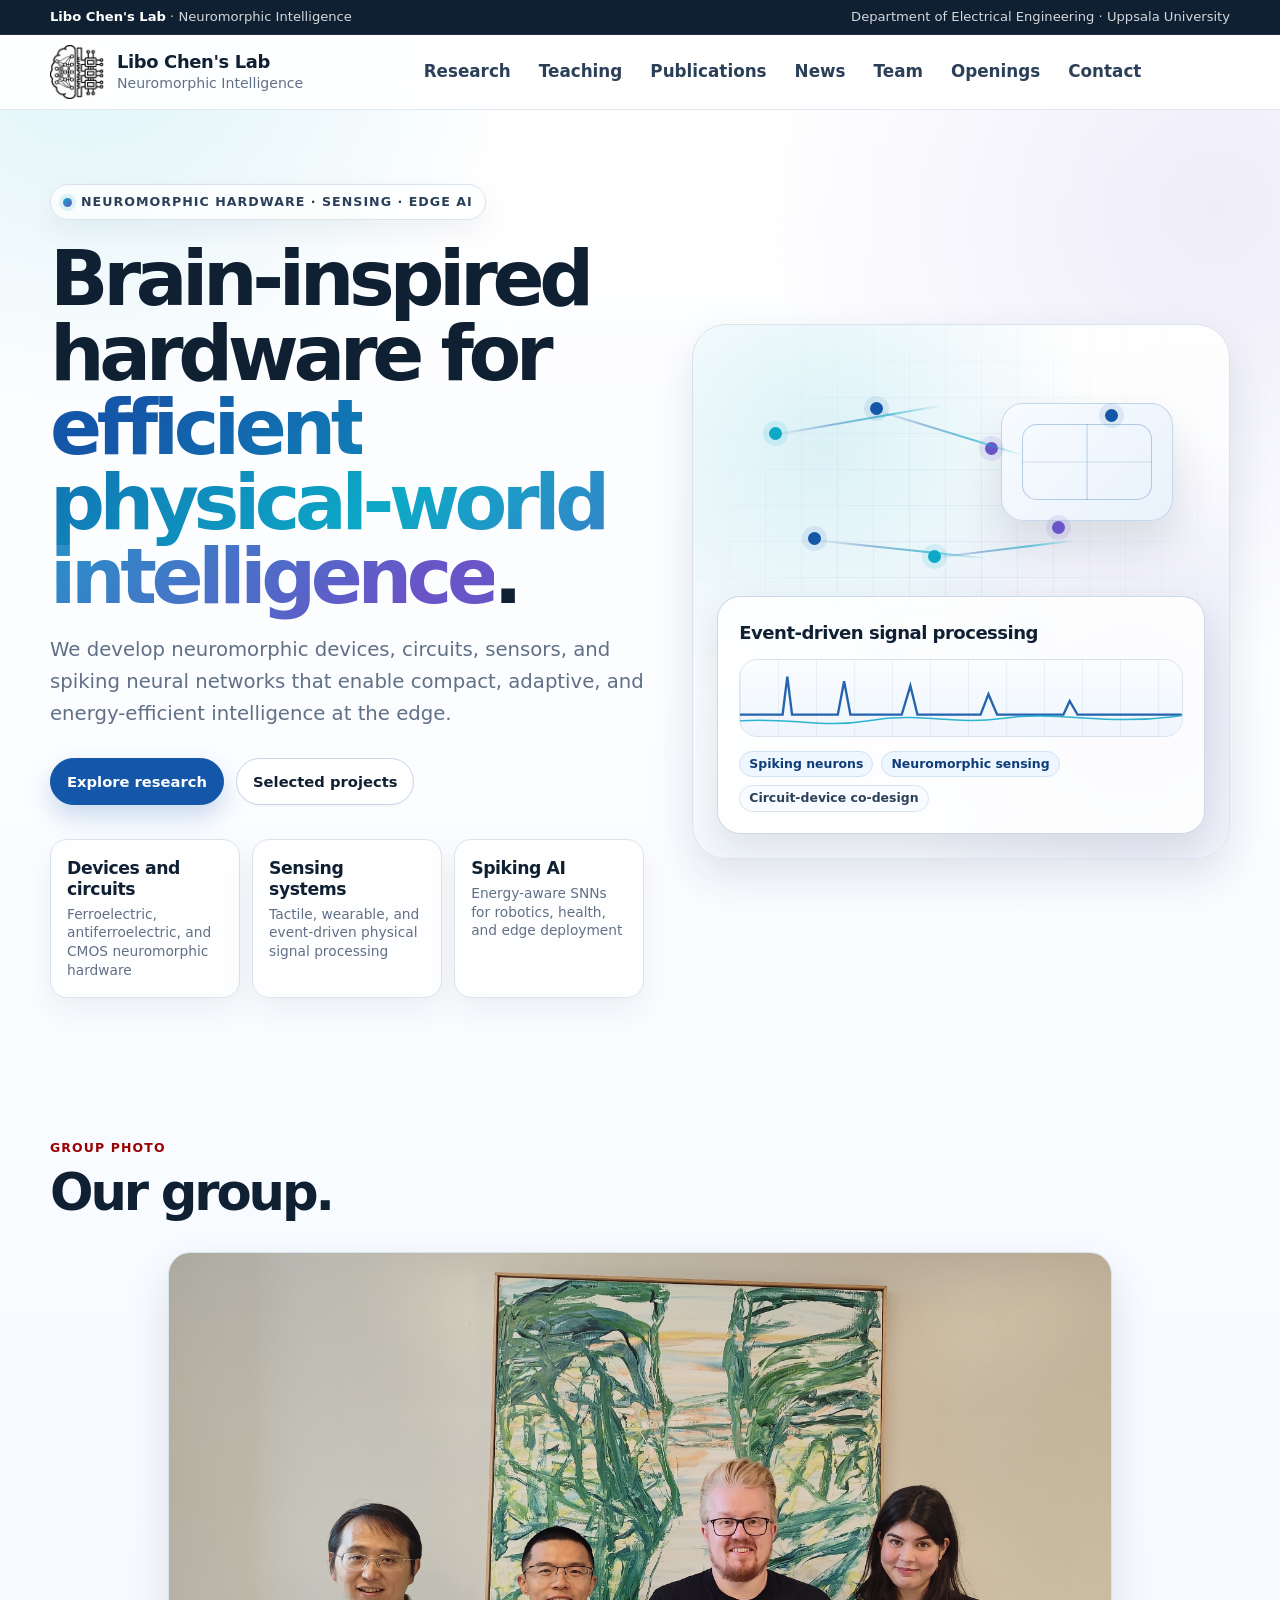
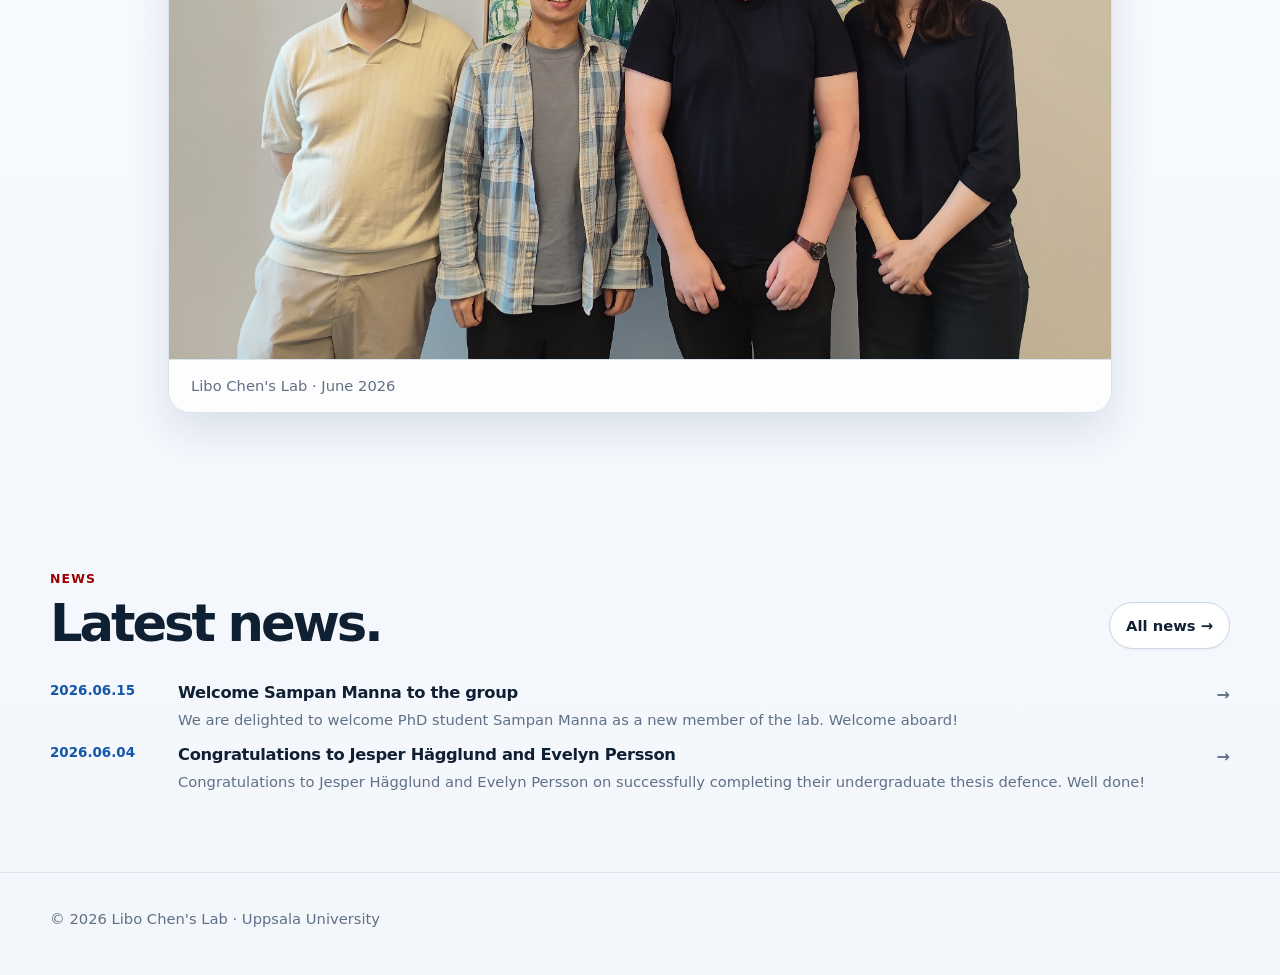
==== commit 8bdc8b02: "Add files via upload" ====
--- a/index.html
+++ b/index.html
@@ -30,8 +30,7 @@
 
       <nav class="menu" id="menu" aria-label="Main navigation">
         <a href="research.html">Research</a>
-        <a href="approach.html">Approach</a>
-        <a href="projects.html">Projects</a>
+        <a href="teaching.html">Teaching</a>
         <a href="publications.html">Publications</a>
         <a href="news.html">News</a>
         <a href="team.html">Team</a>
@@ -58,7 +57,7 @@
 
           <div class="hero-actions">
             <a class="btn primary" href="research.html">Explore research</a>
-            <a class="btn" href="projects.html">Selected projects</a>
+            <a class="btn" href="research.html">Selected projects</a>
           </div>
 
           <div class="meta-row" aria-label="Research focus summary">
@@ -151,9 +150,7 @@
 
   <footer>
     <div class="container footer-inner">
-      <div>© <span id="year"></span> Libo Chen's Lab · Uppsala University</div>
-      <div>Static site for GitHub Pages · Edit <code>index.html</code></div>
-    </div>
+      <div>© <span id="year"></span> Libo Chen's Lab · Uppsala University</div>    </div>
   </footer>
 
   <script>
--- a/style.css
+++ b/style.css
@@ -680,7 +680,8 @@
 }
 
 .group-photo {
-  margin: 0;
+  margin: 0 auto;
+  max-width: 80%;
   border: 1px solid var(--line);
   border-radius: var(--radius);
   overflow: hidden;
